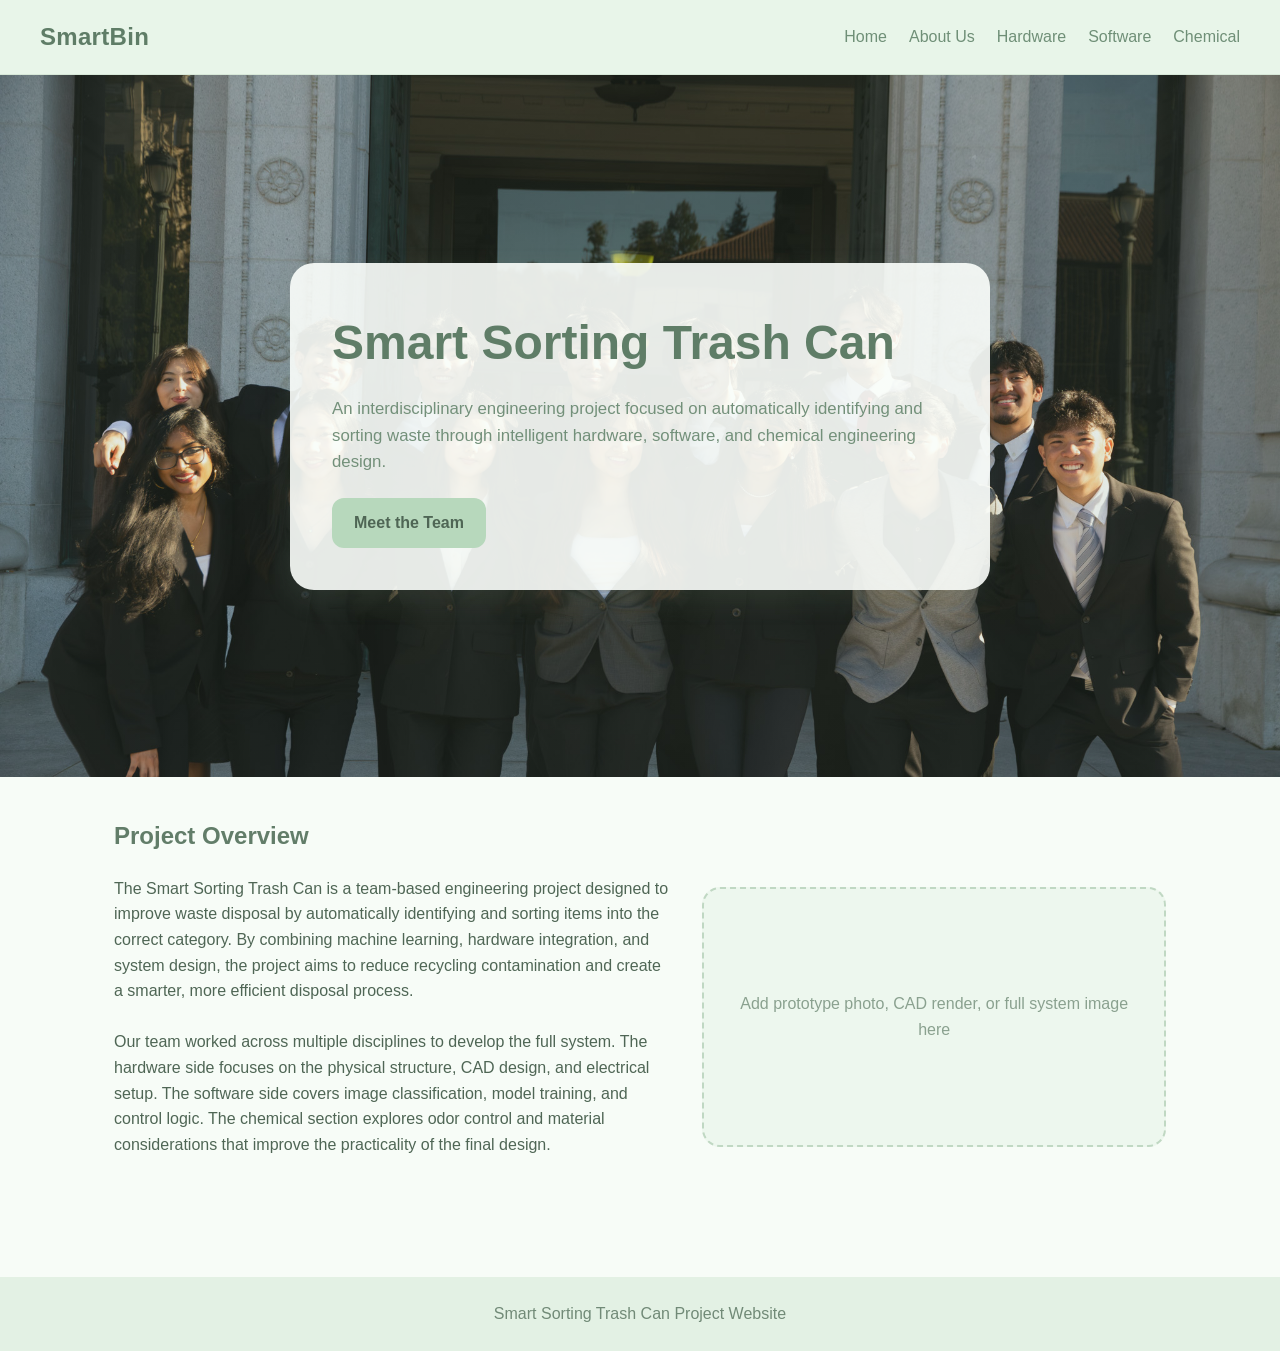
==== index.html @ 042daae6 "Update index.html" ====
<!DOCTYPE html>
<html lang="en">
<head>
  <meta charset="UTF-8" />
  <meta name="viewport" content="width=device-width, initial-scale=1.0" />
  <title>Smart Sorting Trash Can | Home</title>
  <link rel="stylesheet" href="styles.css" />
</head>
<body>
  <header class="navbar">
    <div class="logo">
      <a href="index.html">SmartBin</a>
    </div>

    <ul class="nav-links">
      <li><a href="index.html">Home</a></li>
      <li><a href="about.html">About Us</a></li>
      <li><a href="hardware.html">Hardware</a></li>
      <li><a href="software.html">Software</a></li>
      <li><a href="chemical.html">Chemical</a></li>
    </ul>
  </header>

<section class="hero">
  <div class="hero-box">
    <h1>Smart Sorting Trash Can</h1>
    <p>
      An interdisciplinary engineering project focused on automatically
      identifying and sorting waste through intelligent hardware, software,
      and chemical engineering design.
    </p>
    <a class="button" href="about.html">Meet the Team</a>
  </div>
</section>

  <section class="section">
    <h2>Project Overview</h2>

    <div class="two-column">
      <div>
        <p>
          The Smart Sorting Trash Can is a team-based engineering project
          designed to improve waste disposal by automatically identifying and
          sorting items into the correct category. By combining machine
          learning, hardware integration, and system design, the project aims
          to reduce recycling contamination and create a smarter, more efficient
          disposal process.
        </p>

        <br />

        <p>
          Our team worked across multiple disciplines to develop the full
          system. The hardware side focuses on the physical structure, CAD
          design, and electrical setup. The software side covers image
          classification, model training, and control logic. The chemical
          section explores odor control and material considerations that improve
          the practicality of the final design.
        </p>
      </div>

      <div class="placeholder">
        Add prototype photo, CAD render, or full system image here
      </div>
    </div>
  </section>

  <footer class="footer">
    <p>Smart Sorting Trash Can Project Website</p>
  </footer>
</body>
</html>
---- styles.css ----
* {
  margin: 0;
  padding: 0;
  box-sizing: border-box;
}

html {
  scroll-behavior: smooth;
}

body {
  font-family: "Segoe UI", "Trebuchet MS", Arial, sans-serif;
  background-color: #f7fcf7;
  color: #4f6655;
  line-height: 1.6;
}

.navbar {
  background: #e8f5e9;
  border-bottom: 1px solid #d7e8d8;
  padding: 18px 40px;
  display: flex;
  justify-content: space-between;
  align-items: center;
  gap: 20px;
  flex-wrap: wrap;
}

.logo a {
  text-decoration: none;
  color: #5f7d67;
  font-size: 1.5rem;
  font-weight: 600;
  letter-spacing: 0.3px;
}

.logo a:visited {
  color: #5f7d67;
}

.nav-links {
  list-style: none;
  display: flex;
  gap: 22px;
  flex-wrap: wrap;
}

.nav-links a {
  text-decoration: none;
  color: #6f8f77;
  font-weight: 500;
  transition: color 0.2s ease;
}

.nav-links a:visited {
  color: #6f8f77;
}

.nav-links a:hover {
  color: #93b39a;
}

.hero {
  min-height: 78vh;
  background-image:
    linear-gradient(rgba(111, 143, 119, 0.18), rgba(111, 143, 119, 0.18)),
    url("images/team.jpg");
  background-size: cover;
  background-position: center;
  background-repeat: no-repeat;
  display: flex;
  align-items: center;
  justify-content: center;
  padding: 40px 24px;
}

.hero-box {
  background: rgba(252, 255, 252, 0.9);
  padding: 42px;
  border-radius: 24px;
  max-width: 700px;
  box-shadow: 0 10px 28px rgba(138, 173, 144, 0.12);
}

.hero-box h1 {
  font-size: 3rem;
  color: #5f7d67;
  margin-bottom: 14px;
  font-weight: 600;
}

.hero-box p {
  color: #73907a;
  font-size: 1.05rem;
  margin-bottom: 22px;
}

.button {
  display: inline-block;
  text-decoration: none;
  background: #b7d8bc;
  color: #4f6655;
  padding: 12px 22px;
  border-radius: 12px;
  font-weight: 600;
  transition: background 0.2s ease, transform 0.2s ease;
}

.button:visited {
  color: #4f6655;
}

.button:hover {
  background: #a8cfae;
  transform: translateY(-1px);
}

.page-header {
  text-align: center;
  padding: 72px 24px 26px;
}

.page-header h1 {
  font-size: 2.5rem;
  color: #5f7d67;
  margin-bottom: 12px;
  font-weight: 600;
}

.page-header p {
  max-width: 800px;
  margin: 0 auto;
  color: #7f9984;
}

.section {
  max-width: 1100px;
  margin: 0 auto;
  padding: 40px 24px 80px;
}

.section h2 {
  color: #627d69;
  margin-bottom: 20px;
  font-weight: 600;
}

.two-column {
  display: grid;
  grid-template-columns: 1.2fr 1fr;
  gap: 32px;
  align-items: center;
}

.placeholder {
  width: 100%;
  min-height: 260px;
  border: 2px dashed #c0d8c3;
  background: #edf7ee;
  border-radius: 18px;
  display: flex;
  align-items: center;
  justify-content: center;
  color: #8aa18f;
  text-align: center;
  padding: 20px;
}

.team-grid {
  display: grid;
  grid-template-columns: repeat(auto-fit, minmax(240px, 1fr));
  gap: 24px;
}

.team-card {
  background: #ffffff;
  border: 1px solid #e0eee1;
  border-radius: 18px;
  padding: 22px;
  box-shadow: 0 6px 16px rgba(138, 173, 144, 0.08);
  transition: transform 0.2s ease, box-shadow 0.2s ease;
}

.team-card:hover {
  transform: translateY(-4px);
  box-shadow: 0 10px 22px rgba(138, 173, 144, 0.14);
}

.team-card h3 {
  color: #6a876f;
  margin-bottom: 6px;
  font-weight: 600;
}

.team-card p {
  color: #78907d;
}

.team-photo {
  width: 100%;
  height: 260px;
  object-fit: cover;
  object-position: center;
  border-radius: 16px;
  margin-bottom: 14px;
  display: block;
}

.split-section {
  max-width: 1100px;
  margin: 0 auto;
  padding: 30px 24px 70px;
  display: grid;
  grid-template-columns: 1fr 1fr;
  gap: 40px;
  align-items: center;
}

.split-section.reverse .split-image-wrap {
  order: 1;
}

.split-section.reverse .split-text {
  order: 2;
}

.split-text h2 {
  font-size: 2rem;
  color: #627d69;
  margin-bottom: 16px;
  font-weight: 600;
}

.split-text p {
  color: #78907d;
  margin-bottom: 16px;
}

.split-image-wrap {
  width: 100%;
}

.split-image {
  width: 100%;
  height: 360px;
  object-fit: cover;
  border-radius: 18px;
  display: block;
  box-shadow: 0 8px 20px rgba(138, 173, 144, 0.12);
  border: 1px solid #e0eee1;
  background: #edf7ee;
}

img {
  max-width: 100%;
  display: block;
}

.footer {
  text-align: center;
  padding: 24px;
  background: #e3f1e4;
  color: #718a77;
  margin-top: 40px;
}

@media (max-width: 900px) {
  .navbar {
    flex-direction: column;
    align-items: center;
    padding: 18px 20px;
  }

  .nav-links {
    justify-content: center;
  }

  .hero-box h1 {
    font-size: 2.2rem;
  }

  .two-column,
  .split-section {
    grid-template-columns: 1fr;
  }

  .split-section.reverse .split-image-wrap,
  .split-section.reverse .split-text {
    order: unset;
  }

  .split-image {
    height: auto;
  }
}
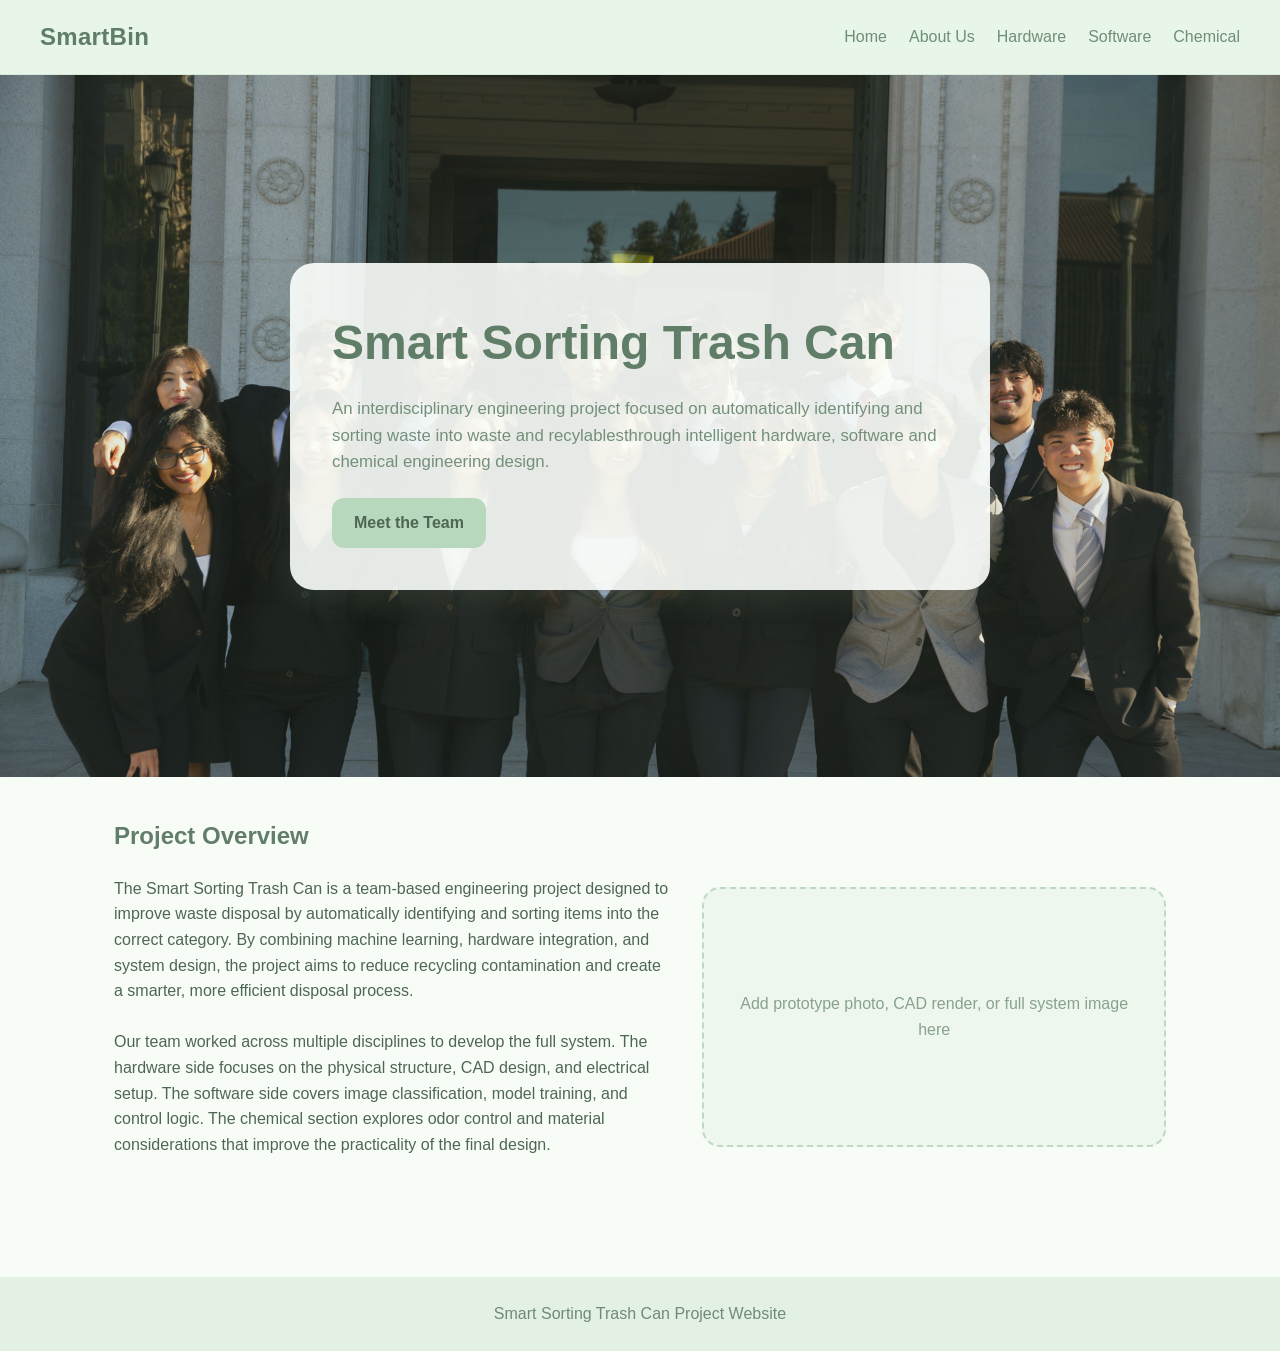
==== commit 6e5f8c84: "Update index.html" ====
--- a/index.html
+++ b/index.html
@@ -26,8 +26,8 @@
     <h1>Smart Sorting Trash Can</h1>
     <p>
       An interdisciplinary engineering project focused on automatically
-      identifying and sorting waste through intelligent hardware, software,
-      and chemical engineering design.
+      identifying and sorting waste into waste and recylablesthrough 
+      intelligent hardware, software and chemical engineering design.
     </p>
     <a class="button" href="about.html">Meet the Team</a>
   </div>
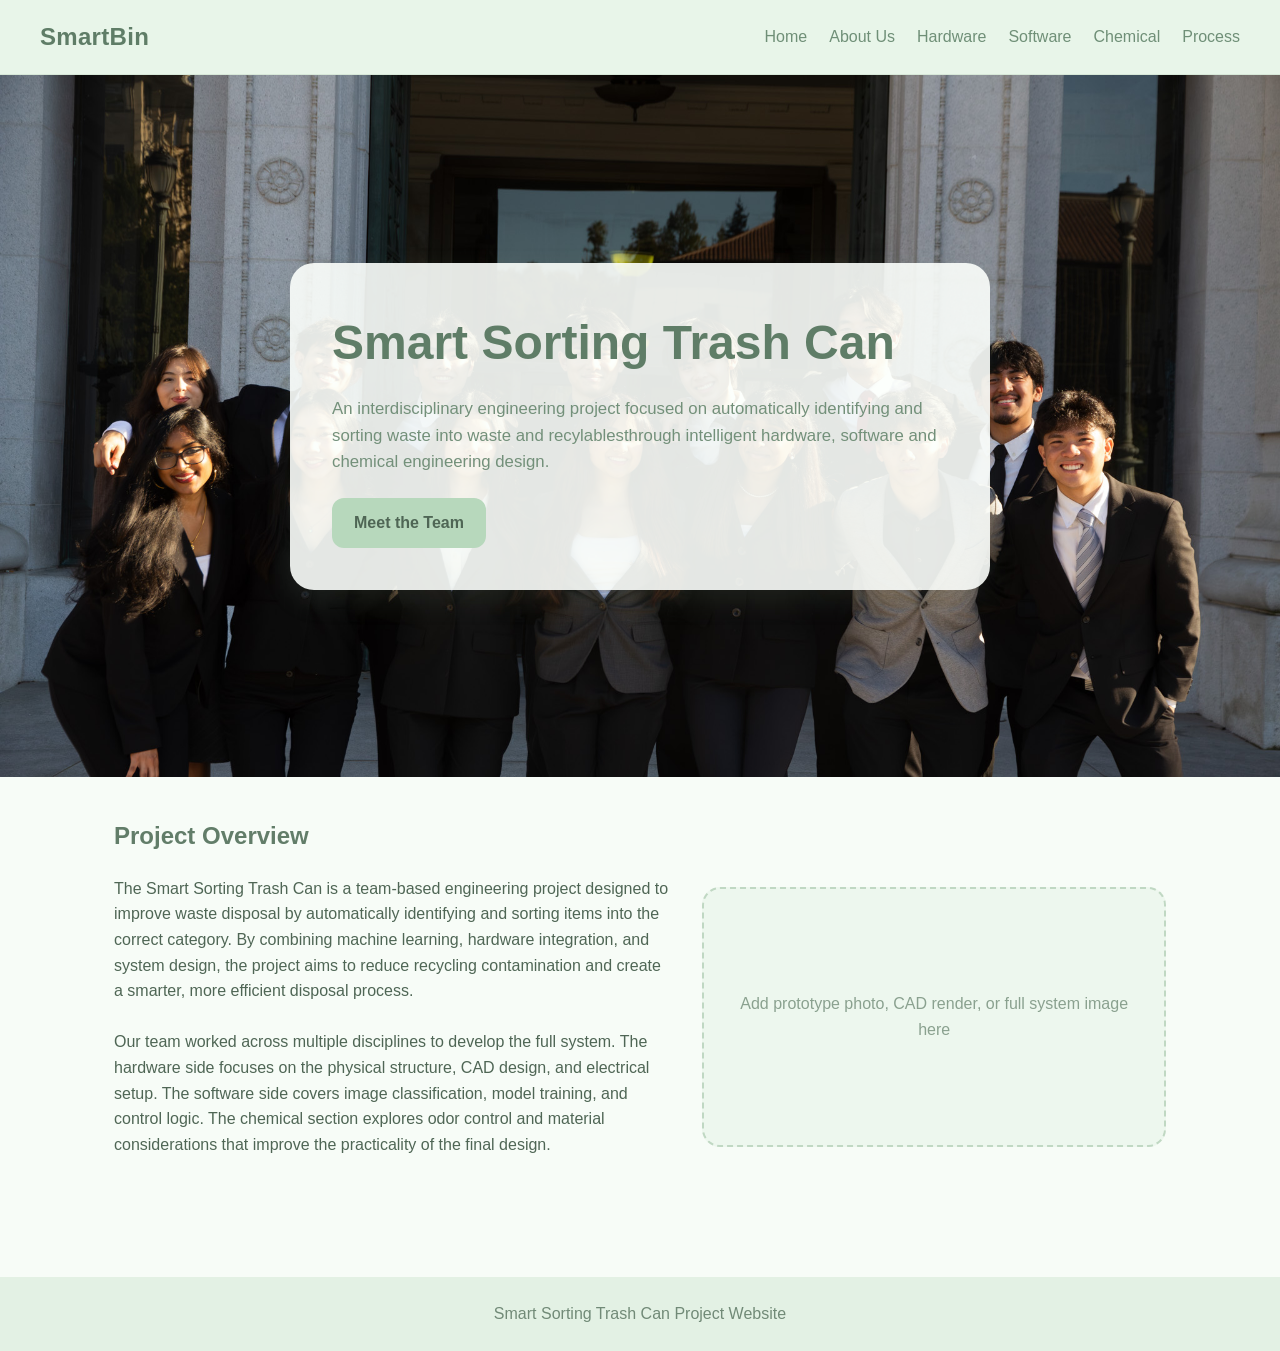
==== commit 0f15e6b2: "Update index.html" ====
--- a/index.html
+++ b/index.html
@@ -18,6 +18,7 @@
       <li><a href="hardware.html">Hardware</a></li>
       <li><a href="software.html">Software</a></li>
       <li><a href="chemical.html">Chemical</a></li>
+      <li><a href="process.html">Process</a></li>
     </ul>
   </header>
 
--- a/styles.css
+++ b/styles.css
@@ -293,3 +293,50 @@
     height: auto;
   }
 }
+.hero {
+  min-height: 78vh;
+  background-image: url("images/team.jpg");
+  background-size: cover;
+  background-position: center;
+  background-repeat: no-repeat;
+  display: flex;
+  align-items: center;
+  justify-content: center;
+  padding: 40px 24px;
+}
+.process-grid {
+  max-width: 1100px;
+  margin: 0 auto;
+  padding: 40px 24px 80px;
+  display: grid;
+  grid-template-columns: repeat(auto-fit, minmax(250px, 1fr));
+  gap: 28px;
+}
+
+.process-card {
+  background: #ffffff;
+  border: 1px solid #e0eee1;
+  border-radius: 18px;
+  padding: 16px;
+  text-align: center;
+  box-shadow: 0 6px 16px rgba(138, 173, 144, 0.08);
+  transition: transform 0.2s ease, box-shadow 0.2s ease;
+}
+
+.process-card:hover {
+  transform: translateY(-4px);
+  box-shadow: 0 10px 22px rgba(138, 173, 144, 0.14);
+}
+
+.process-card img {
+  width: 100%;
+  height: 220px;
+  object-fit: cover;
+  border-radius: 14px;
+  margin-bottom: 10px;
+}
+
+.process-card p {
+  font-size: 0.95rem;
+  color: #6f8f77;
+}
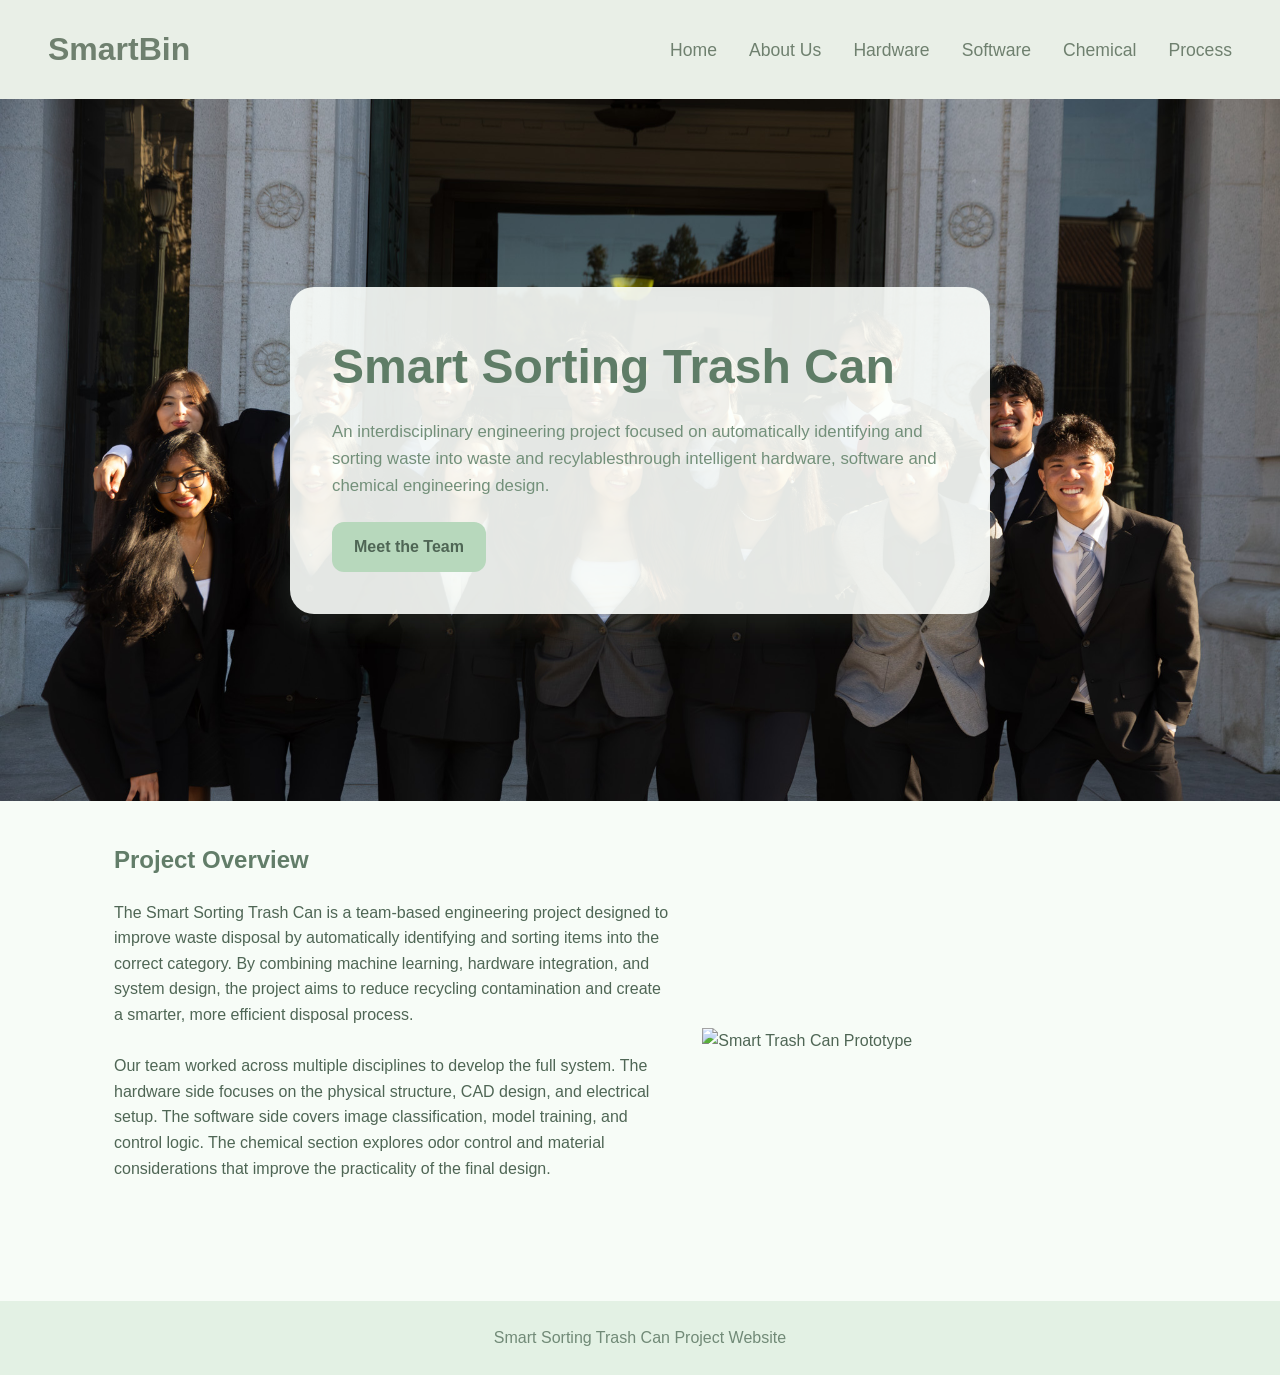
==== commit 70cbde20: "Update index.html" ====
--- a/index.html
+++ b/index.html
@@ -60,9 +60,9 @@
         </p>
       </div>
 
-      <div class="placeholder">
-        Add prototype photo, CAD render, or full system image here
-      </div>
+<div class="image-wrap">
+  <img src="images/home-photo.png" alt="Smart Trash Can Prototype" class="section-image">
+</div>
     </div>
   </section>
 
--- a/styles.css
+++ b/styles.css
@@ -16,48 +16,35 @@
 }
 
 .navbar {
-  background: #e8f5e9;
-  border-bottom: 1px solid #d7e8d8;
-  padding: 18px 40px;
   display: flex;
   justify-content: space-between;
   align-items: center;
-  gap: 20px;
+  padding: 24px 48px;
+  background-color: #e9efe7;
   flex-wrap: wrap;
 }
 
 .logo a {
   text-decoration: none;
-  color: #5f7d67;
-  font-size: 1.5rem;
-  font-weight: 600;
-  letter-spacing: 0.3px;
-}
-
-.logo a:visited {
-  color: #5f7d67;
+  font-size: 2rem;
+  font-weight: 600;
+  color: #6f806f;
 }
 
 .nav-links {
   list-style: none;
   display: flex;
-  gap: 22px;
+  gap: 32px;
+  margin: 0;
+  padding: 0;
   flex-wrap: wrap;
 }
 
-.nav-links a {
+.nav-links li a {
   text-decoration: none;
-  color: #6f8f77;
-  font-weight: 500;
-  transition: color 0.2s ease;
-}
-
-.nav-links a:visited {
-  color: #6f8f77;
-}
-
-.nav-links a:hover {
-  color: #93b39a;
+  font-size: 1.1rem;
+  color: #6f806f;
+  white-space: nowrap;
 }
 
 .hero {
@@ -335,6 +322,70 @@
   border-radius: 14px;
   margin-bottom: 10px;
 }
+.split-section {
+  display: flex;
+  align-items: center;
+  justify-content: space-between;
+  gap: 60px;
+  max-width: 1200px;
+  margin: 80px auto;
+  padding: 0 40px;
+}
+
+.split-section.reverse {
+  flex-direction: row-reverse;
+}
+
+.split-text {
+  flex: 1;
+}
+
+.split-text h2 {
+  font-size: 3rem;
+  color: #6f806f;
+  margin-bottom: 20px;
+}
+
+.split-text p {
+  font-size: 1.15rem;
+  line-height: 1.9;
+  color: #6f806f;
+  margin-bottom: 18px;
+}
+
+.split-image-wrap {
+  flex: 1;
+  display: flex;
+  justify-content: center;
+  align-items: center;
+}
+
+.split-image {
+  width: 100%;
+  max-width: 560px;
+  height: auto;
+  display: block;
+  border-radius: 20px;
+  box-shadow: 0 4px 12px rgba(0, 0, 0, 0.08);
+}
+
+@media (max-width: 900px) {
+  .split-section,
+  .split-section.reverse {
+    flex-direction: column;
+    text-align: center;
+    gap: 30px;
+    padding: 0 20px;
+  }
+
+  .split-text h2 {
+    font-size: 2.2rem;
+  }
+
+  .split-text p {
+    font-size: 1.05rem;
+  }
+}
 
 .process-card p {
   font-size: 0.95rem;
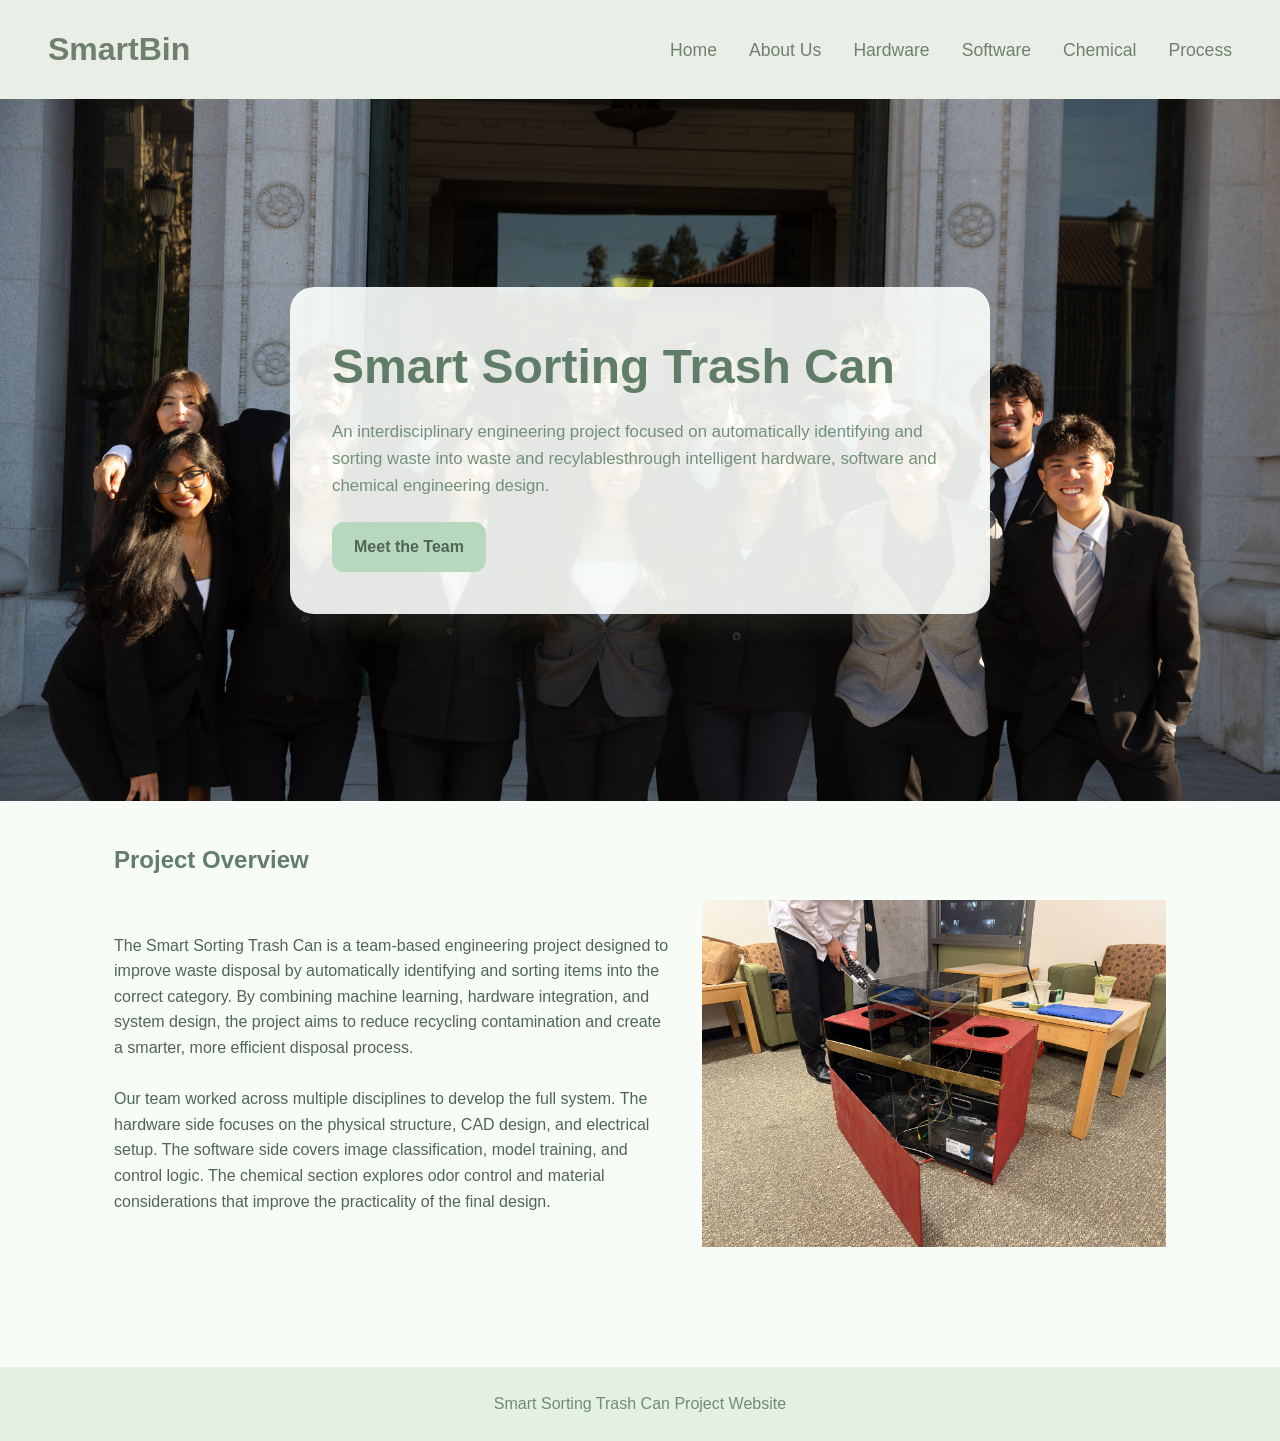
==== commit 8ca32d42: "Update index.html" ====
--- a/index.html
+++ b/index.html
@@ -61,7 +61,7 @@
       </div>
 
 <div class="image-wrap">
-  <img src="images/home-photo.png" alt="Smart Trash Can Prototype" class="section-image">
+  <img src="images/IMG_4884.jpg" alt="Smart Trash Can Prototype" class="section-image">
 </div>
     </div>
   </section>
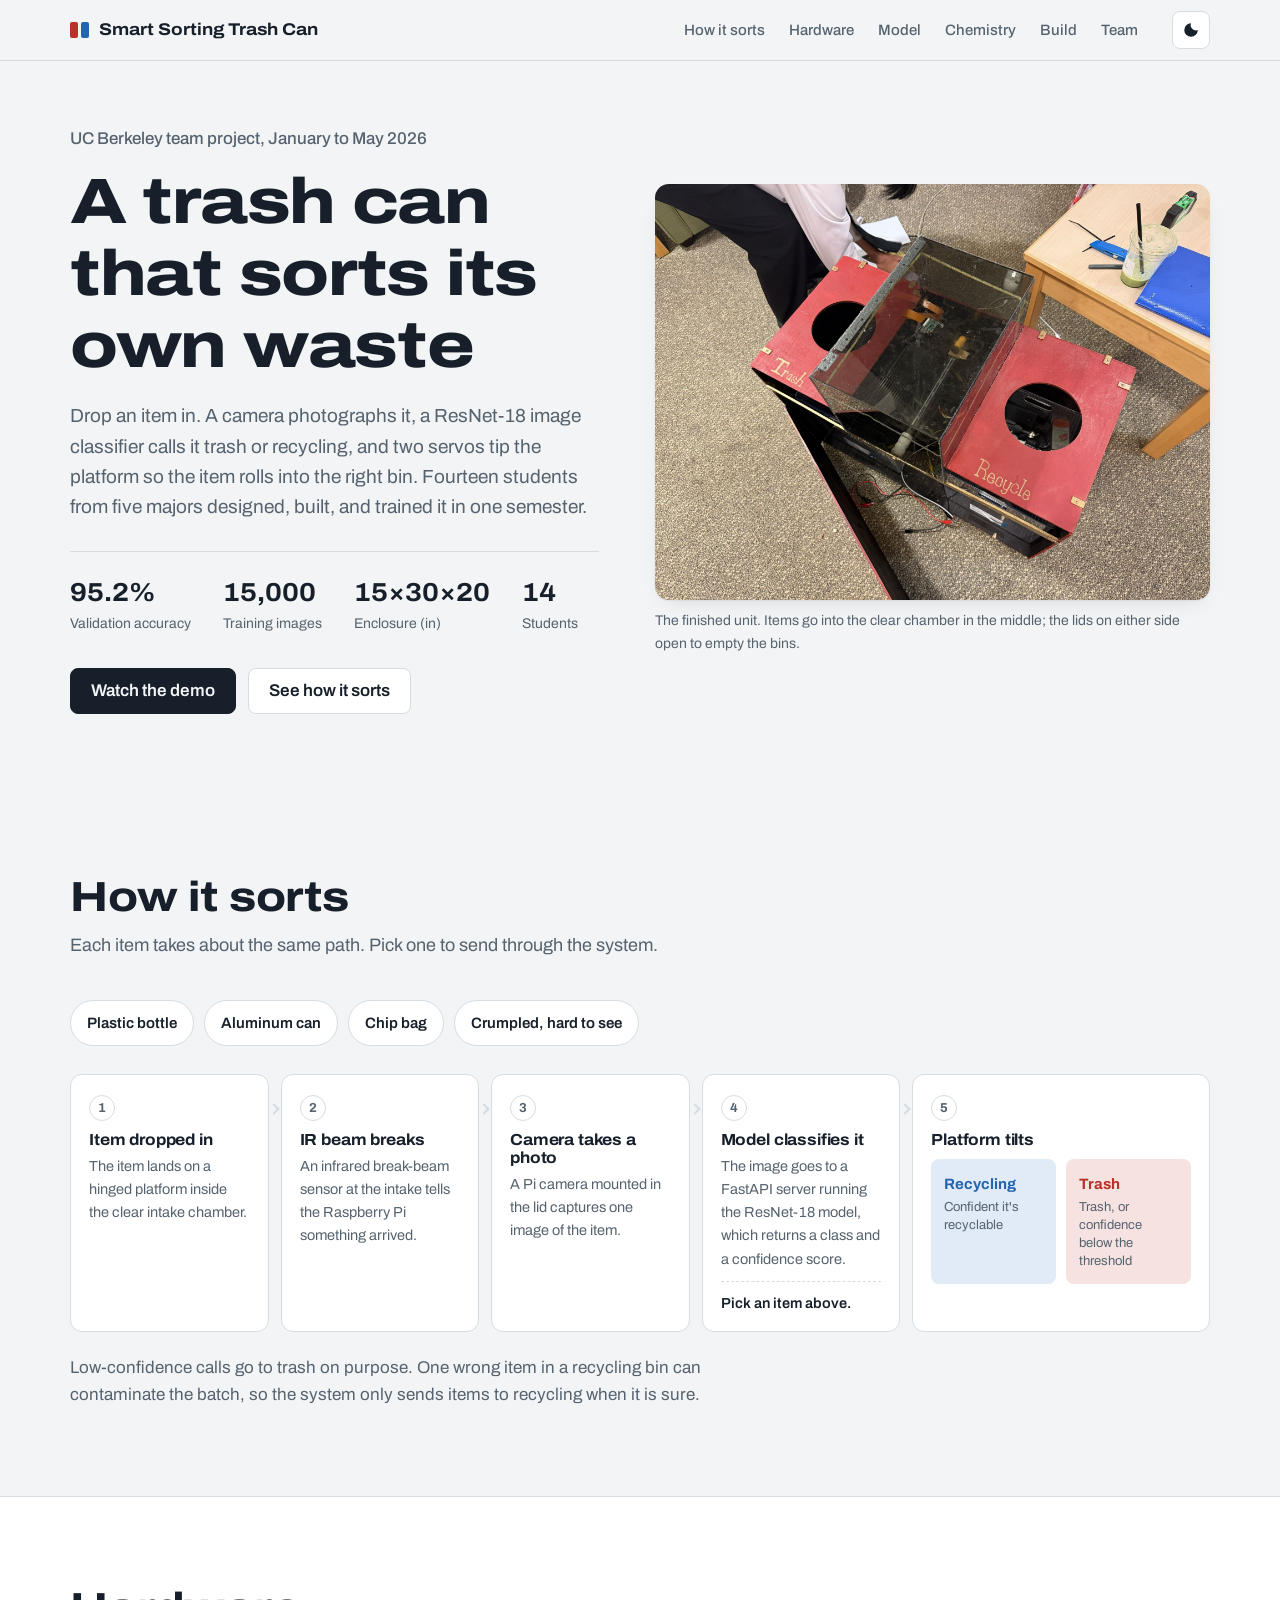
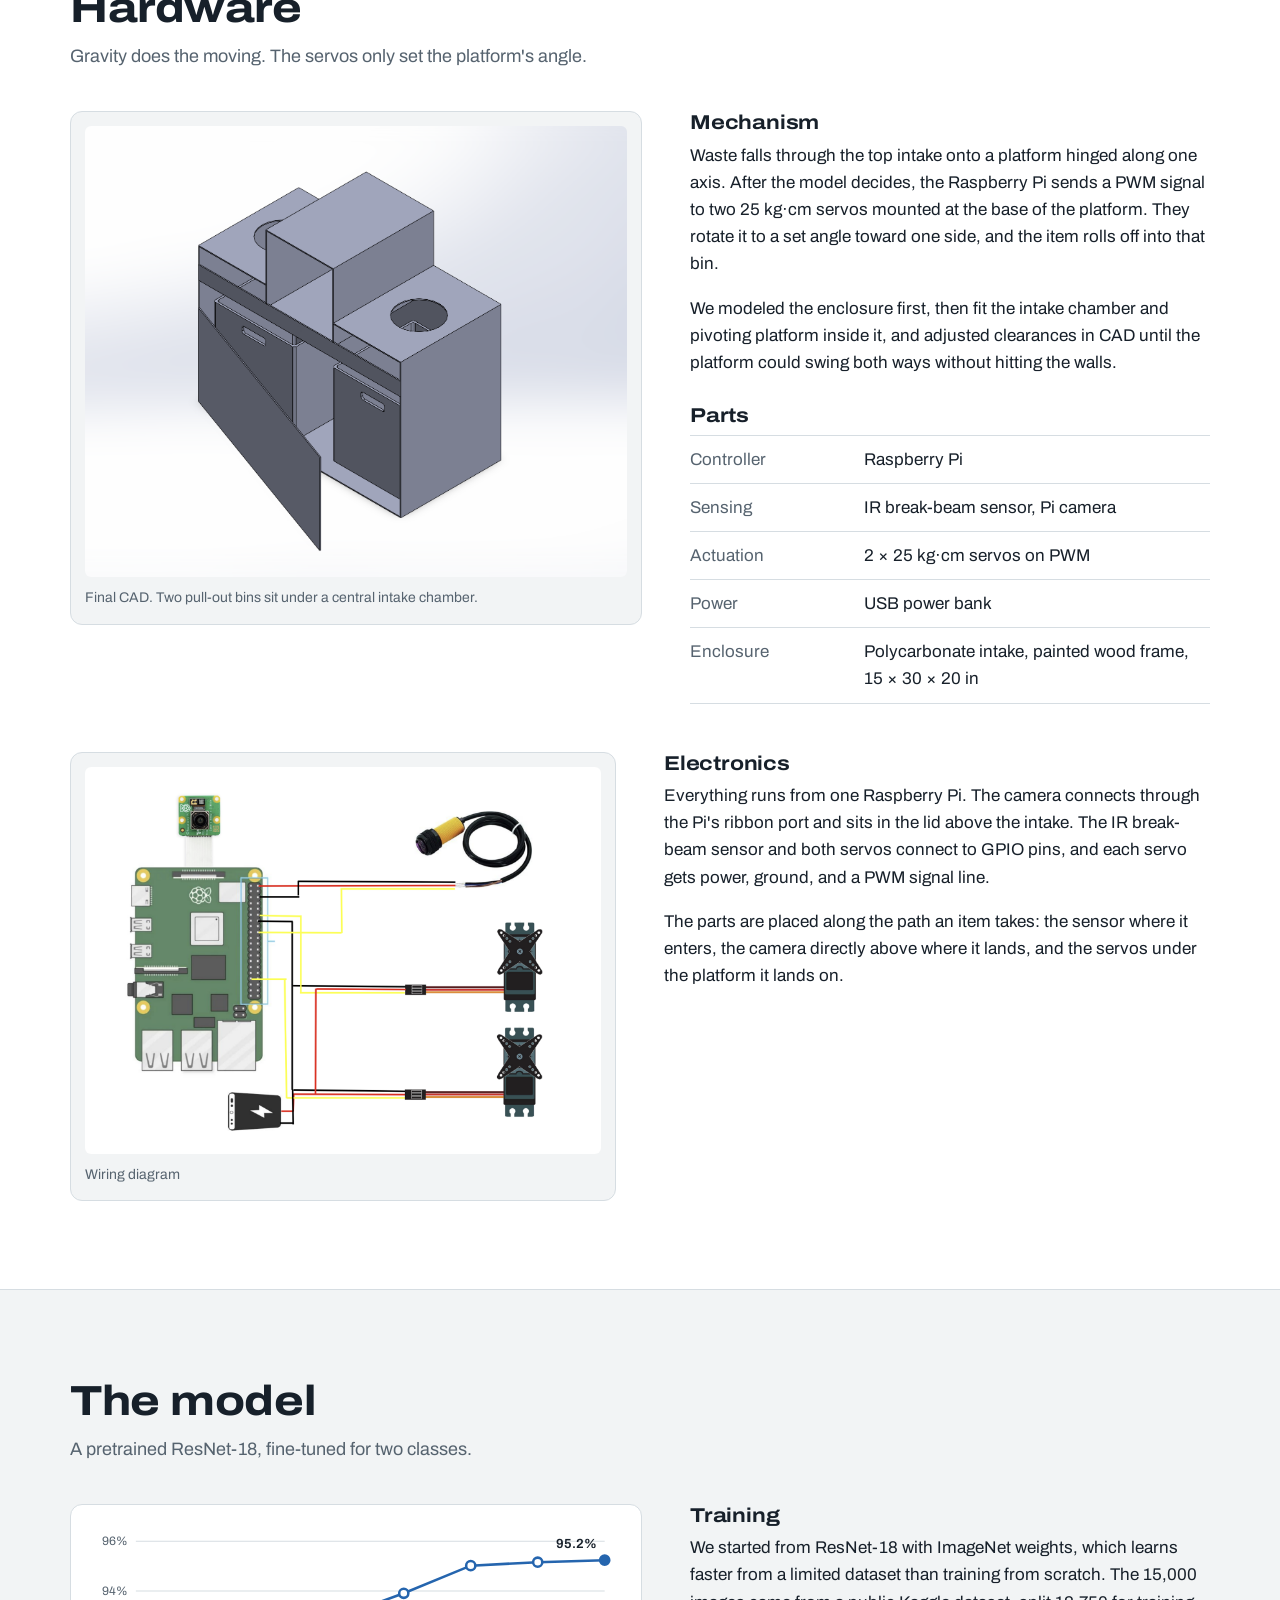
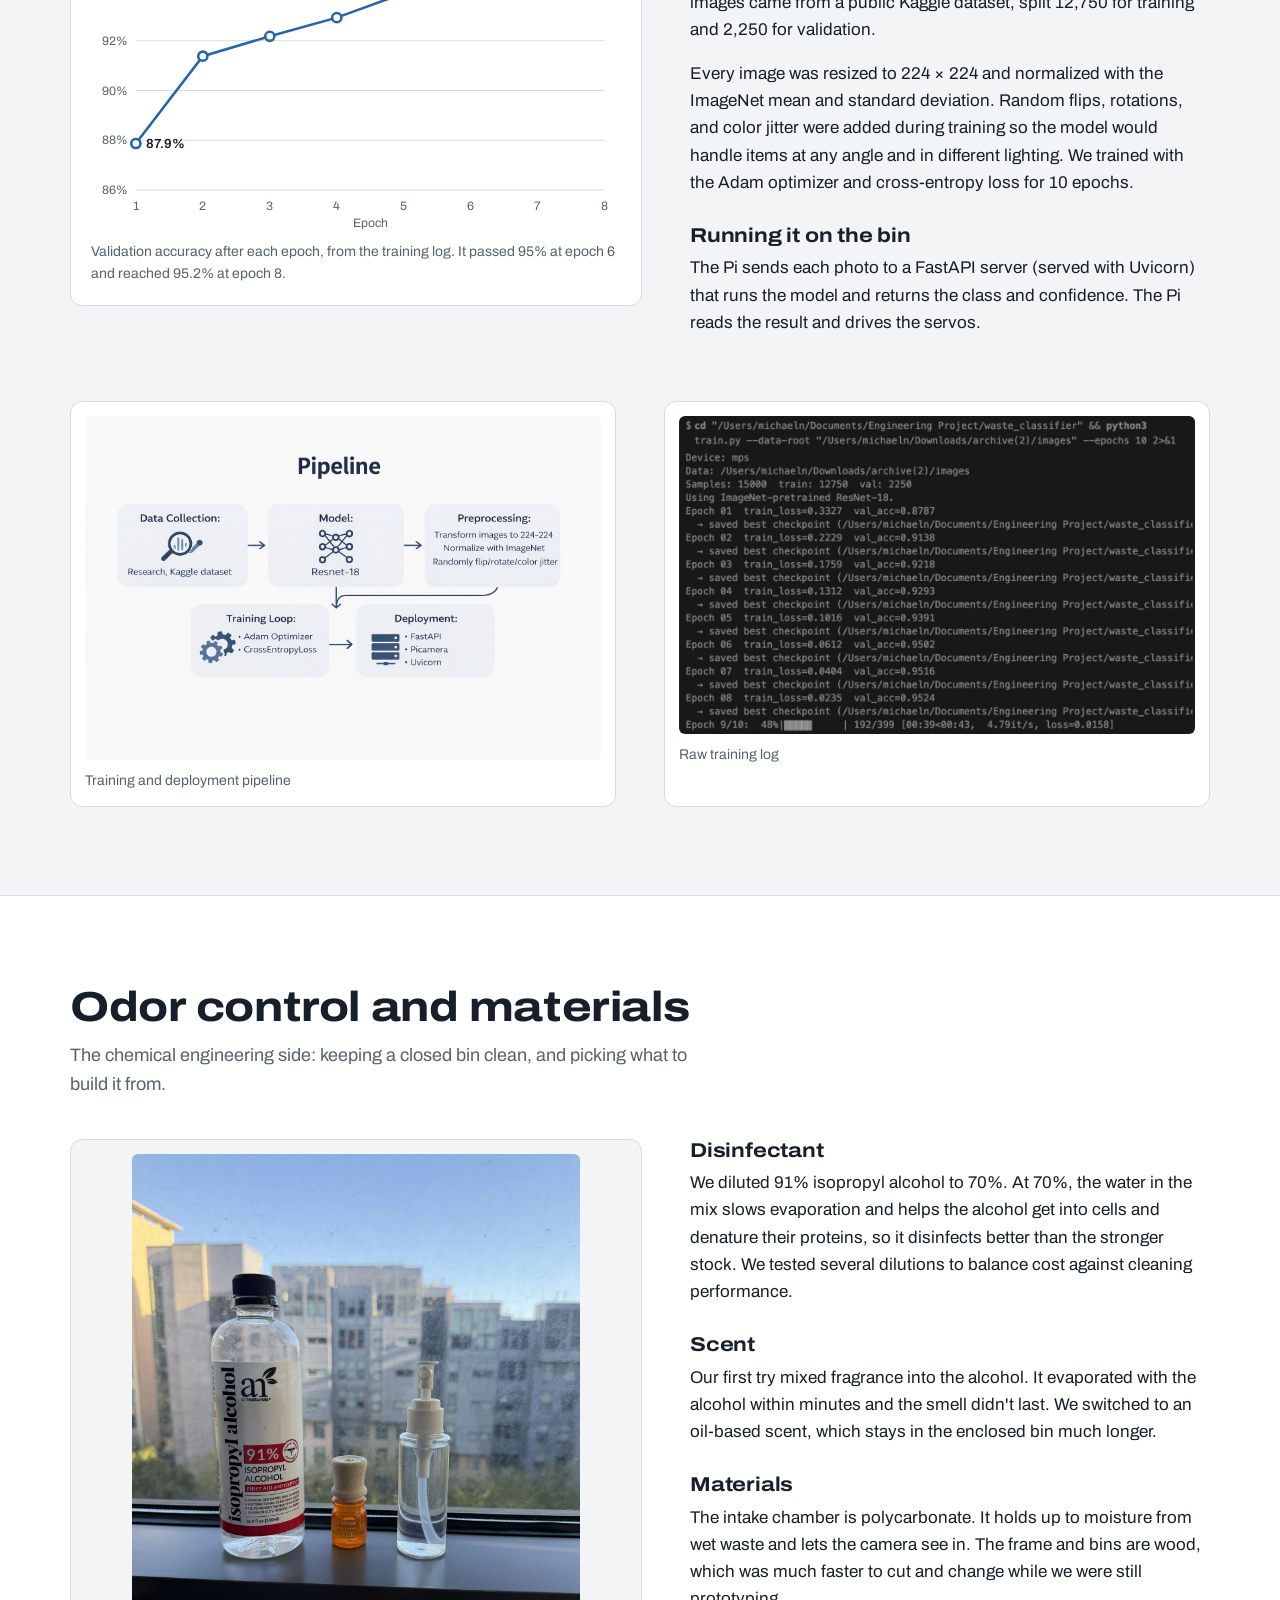
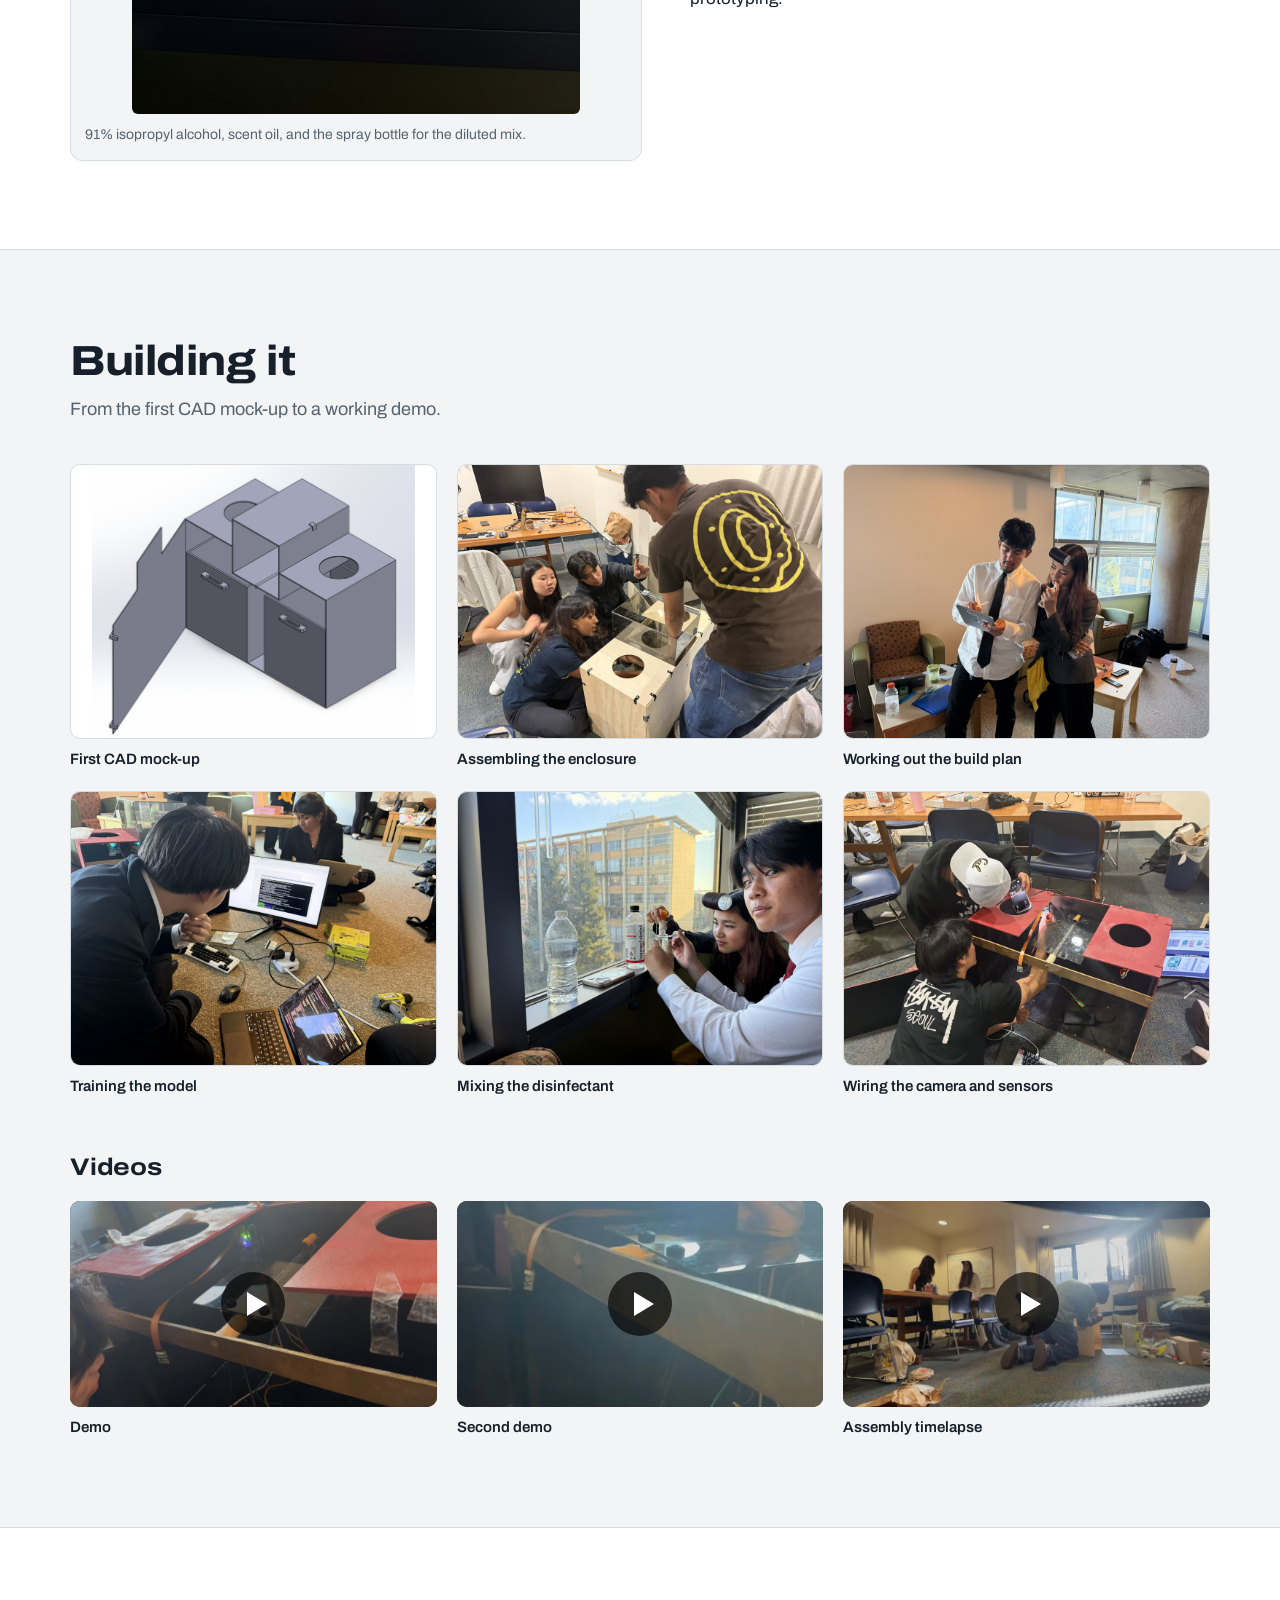
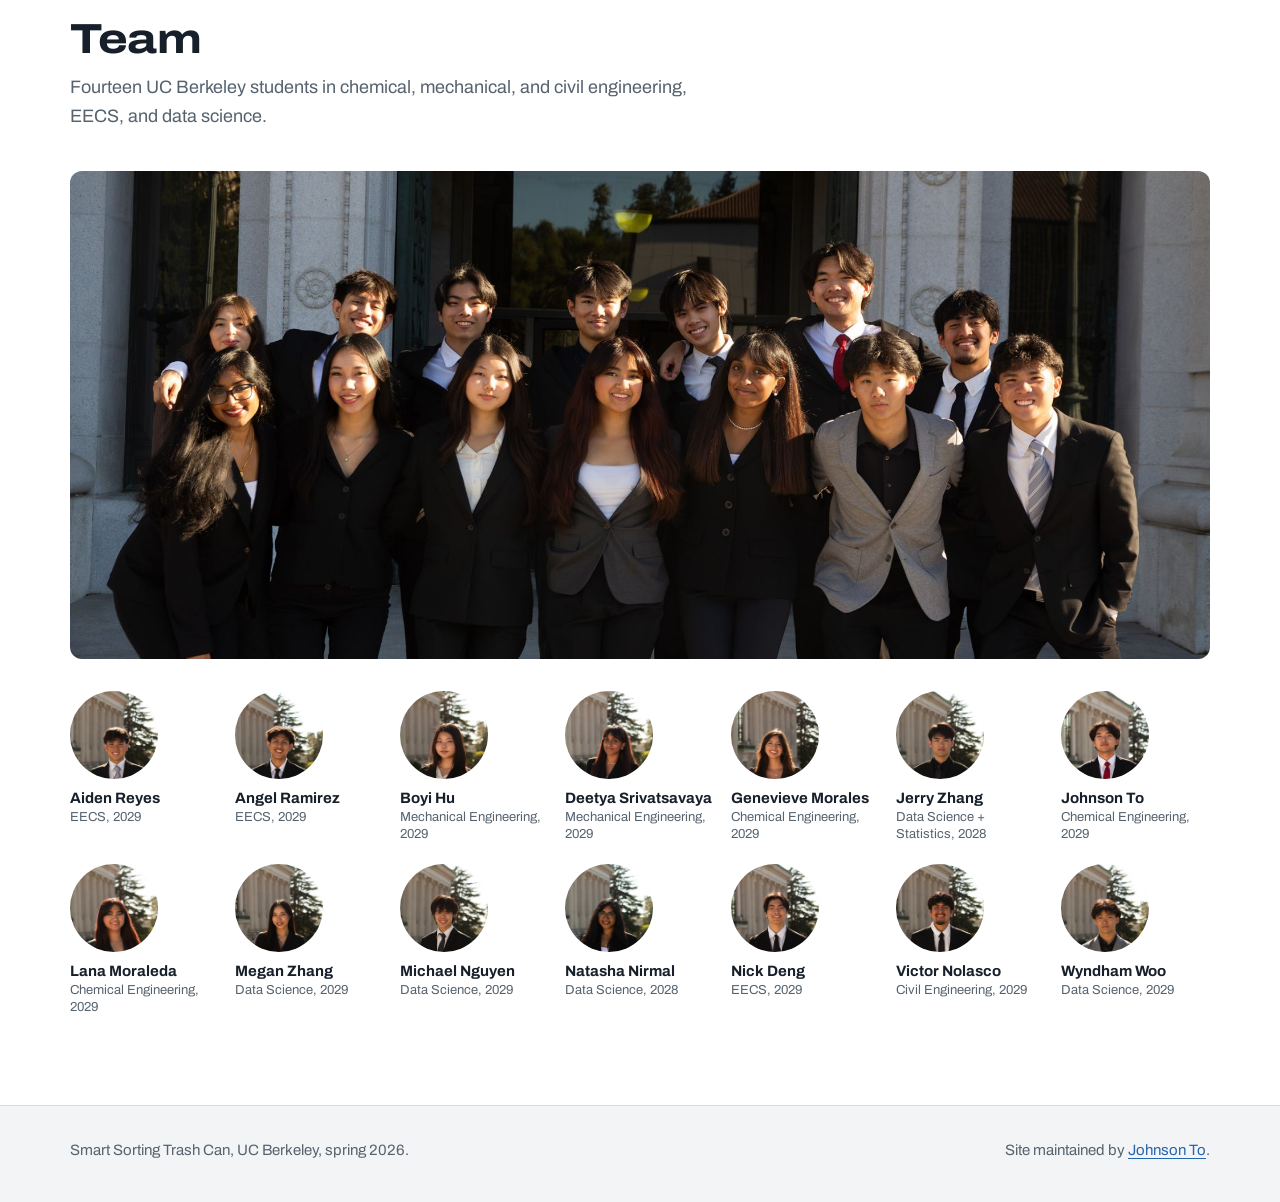
==== commit ed4cf732: "Redesign as a single page; compress and rename images; fix typos Co-Authored-By: Claude Opus 5.5 <no" ====
--- a/index.html
+++ b/index.html
@@ -1,73 +1,247 @@
-<!DOCTYPE html>
+<!doctype html>
 <html lang="en">
 <head>
-  <meta charset="UTF-8" />
-  <meta name="viewport" content="width=device-width, initial-scale=1.0" />
-  <title>Smart Sorting Trash Can | Home</title>
-  <link rel="stylesheet" href="styles.css" />
+  <meta charset="utf-8">
+  <meta name="viewport" content="width=device-width, initial-scale=1">
+  <title>Smart Sorting Trash Can | UC Berkeley team project</title>
+  <meta name="description" content="A trash can that sorts its own waste. A camera and a ResNet-18 image classifier decide trash or recycling, and a servo-driven platform tips the item into the right bin. 14-person UC Berkeley team project, spring 2026.">
+  <meta property="og:title" content="Smart Sorting Trash Can">
+  <meta property="og:description" content="Camera + ResNet-18 classifier + servo-driven platform. 95.2% validation accuracy on 15,000 images. UC Berkeley team project, spring 2026.">
+  <meta property="og:image" content="https://johnsonto07.github.io/smart-trash-can-project/images/bin-top.jpg">
+  <meta name="twitter:card" content="summary_large_image">
+  <link rel="icon" href="data:image/svg+xml,%3Csvg xmlns='http://www.w3.org/2000/svg' viewBox='0 0 64 64'%3E%3Crect x='6' y='14' width='24' height='40' rx='4' fill='%23b8322a'/%3E%3Crect x='34' y='14' width='24' height='40' rx='4' fill='%232565ae'/%3E%3C/svg%3E">
+  <script>try{var t=localStorage.getItem('theme');if(t==='dark'||t==='light')document.documentElement.setAttribute('data-theme',t)}catch(e){}</script>
+  <link rel="preload" href="fonts/archivo-variable.woff2" as="font" type="font/woff2" crossorigin>
+  <link rel="stylesheet" href="styles.css">
 </head>
 <body>
-  <header class="navbar">
-    <div class="logo">
-      <a href="index.html">SmartBin</a>
+  <a class="skip" href="#main">Skip to content</a>
+  <header class="top">
+    <div class="wrap top-row">
+      <a class="brand" href="#main" aria-label="Smart Sorting Trash Can, back to top"><span class="brand-mark" aria-hidden="true"><i></i><i></i></span>Smart Sorting Trash Can</a>
+      <nav class="nav" aria-label="Sections">
+        <a href="#how">How it sorts</a>
+        <a href="#hardware">Hardware</a>
+        <a href="#model">Model</a>
+        <a href="#chemistry">Chemistry</a>
+        <a href="#build">Build</a>
+        <a href="#team">Team</a>
+      </nav>
+      <button class="theme" type="button" data-theme-toggle aria-label="Switch to dark theme"><svg viewBox="0 0 24 24" aria-hidden="true"><path d="M12 3a9 9 0 1 0 9 9 7 7 0 0 1-9-9z"/></svg></button>
     </div>
-
-    <ul class="nav-links">
-      <li><a href="index.html">Home</a></li>
-      <li><a href="about.html">About Us</a></li>
-      <li><a href="hardware.html">Hardware</a></li>
-      <li><a href="software.html">Software</a></li>
-      <li><a href="chemical.html">Chemical</a></li>
-      <li><a href="process.html">Process</a></li>
-    </ul>
   </header>
 
-<section class="hero">
-  <div class="hero-box">
-    <h1>Smart Sorting Trash Can</h1>
-    <p>
-      An interdisciplinary engineering project focused on automatically
-      identifying and sorting waste into waste and recylablesthrough 
-      intelligent hardware, software and chemical engineering design.
-    </p>
-    <a class="button" href="about.html">Meet the Team</a>
-  </div>
-</section>
-
-  <section class="section">
-    <h2>Project Overview</h2>
-
-    <div class="two-column">
-      <div>
-        <p>
-          The Smart Sorting Trash Can is a team-based engineering project
-          designed to improve waste disposal by automatically identifying and
-          sorting items into the correct category. By combining machine
-          learning, hardware integration, and system design, the project aims
-          to reduce recycling contamination and create a smarter, more efficient
-          disposal process.
-        </p>
-
-        <br />
-
-        <p>
-          Our team worked across multiple disciplines to develop the full
-          system. The hardware side focuses on the physical structure, CAD
-          design, and electrical setup. The software side covers image
-          classification, model training, and control logic. The chemical
-          section explores odor control and material considerations that improve
-          the practicality of the final design.
-        </p>
-      </div>
-
-<div class="image-wrap">
-  <img src="images/IMG_4884.jpg" alt="Smart Trash Can Prototype" class="section-image">
-</div>
+  <main id="main">
+    <section class="hero">
+      <div class="wrap hero-grid">
+        <div class="hero-copy">
+          <p class="kicker">UC Berkeley team project, January to May 2026</p>
+          <h1>A trash can that sorts its own waste</h1>
+          <p class="lede">Drop an item in. A camera photographs it, a ResNet-18 image classifier calls it trash or recycling, and two servos tip the platform so the item rolls into the right bin. Fourteen students from five majors designed, built, and trained it in one semester.</p>
+          <dl class="stats">
+            <div><dt>Validation accuracy</dt><dd>95.2%</dd></div>
+            <div><dt>Training images</dt><dd>15,000</dd></div>
+            <div><dt>Enclosure (in)</dt><dd>15×30×20</dd></div>
+            <div><dt>Students</dt><dd>14</dd></div>
+          </dl>
+          <div class="hero-actions">
+            <a class="btn btn-solid" href="#videos">Watch the demo</a>
+            <a class="btn" href="#how">See how it sorts</a>
+          </div>
+        </div>
+        <figure class="hero-photo">
+          <img src="images/bin-top.jpg" width="2000" height="1500" alt="The finished sorter from above: a clear polycarbonate intake chamber between two red lids labeled Trash and Recycle, on a black-painted wood base." fetchpriority="high">
+          <figcaption>The finished unit. Items go into the clear chamber in the middle; the lids on either side open to empty the bins.</figcaption>
+        </figure>
+      </div>
+    </section>
+
+    <section class="section" id="how" aria-labelledby="how-h">
+      <div class="wrap">
+        <div class="section-head">
+          <h2 id="how-h">How it sorts</h2>
+          <p>Each item takes about the same path. Pick one to send through the system.</p>
+        </div>
+
+        <div class="sim" data-sim>
+          <div class="sim-pick" role="group" aria-label="Choose an item to drop in">
+            <button type="button" class="chip" data-item="bottle" aria-pressed="false">Plastic bottle</button>
+            <button type="button" class="chip" data-item="can" aria-pressed="false">Aluminum can</button>
+            <button type="button" class="chip" data-item="wrapper" aria-pressed="false">Chip bag</button>
+            <button type="button" class="chip" data-item="unsure" aria-pressed="false">Crumpled, hard to see</button>
+          </div>
+
+          <ol class="flow">
+            <li data-step="drop"><span class="flow-n">1</span><h3>Item dropped in</h3><p>The item lands on a hinged platform inside the clear intake chamber.</p></li>
+            <li data-step="ir"><span class="flow-n">2</span><h3>IR beam breaks</h3><p>An infrared break-beam sensor at the intake tells the Raspberry Pi something arrived.</p></li>
+            <li data-step="cam"><span class="flow-n">3</span><h3>Camera takes a photo</h3><p>A Pi camera mounted in the lid captures one image of the item.</p></li>
+            <li data-step="model"><span class="flow-n">4</span><h3>Model classifies it</h3><p>The image goes to a FastAPI server running the ResNet-18 model, which returns a class and a confidence score.</p><p class="readout" data-readout aria-live="polite">Pick an item above.</p></li>
+            <li data-step="tilt" class="flow-split">
+              <span class="flow-n">5</span><h3>Platform tilts</h3>
+              <div class="bins">
+                <div class="bin bin-recycle" data-bin="recycle"><b>Recycling</b><span>Confident it's recyclable</span></div>
+                <div class="bin bin-trash" data-bin="trash"><b>Trash</b><span>Trash, or confidence below the threshold</span></div>
+              </div>
+            </li>
+          </ol>
+          <p class="sim-note">Low-confidence calls go to trash on purpose. One wrong item in a recycling bin can contaminate the batch, so the system only sends items to recycling when it is sure.</p>
+        </div>
+      </div>
+    </section>
+
+    <section class="section section-alt" id="hardware" aria-labelledby="hw-h">
+      <div class="wrap">
+        <div class="section-head">
+          <h2 id="hw-h">Hardware</h2>
+          <p>Gravity does the moving. The servos only set the platform's angle.</p>
+        </div>
+
+        <div class="split">
+          <figure class="panel"><img src="images/cad-iso.png" width="1508" height="1255" alt="SolidWorks model of the enclosure: two bin compartments with pull-out drawers and a raised intake box in the middle." loading="lazy"><figcaption>Final CAD. Two pull-out bins sit under a central intake chamber.</figcaption></figure>
+          <div class="prose">
+            <h3>Mechanism</h3>
+            <p>Waste falls through the top intake onto a platform hinged along one axis. After the model decides, the Raspberry Pi sends a PWM signal to two 25 kg·cm servos mounted at the base of the platform. They rotate it to a set angle toward one side, and the item rolls off into that bin.</p>
+            <p>We modeled the enclosure first, then fit the intake chamber and pivoting platform inside it, and adjusted clearances in CAD until the platform could swing both ways without hitting the walls.</p>
+            <h3>Parts</h3>
+            <ul class="specs">
+              <li><span>Controller</span>Raspberry Pi</li>
+              <li><span>Sensing</span>IR break-beam sensor, Pi camera</li>
+              <li><span>Actuation</span>2 × 25 kg·cm servos on PWM</li>
+              <li><span>Power</span>USB power bank</li>
+              <li><span>Enclosure</span>Polycarbonate intake, painted wood frame, 15&nbsp;×&nbsp;30&nbsp;×&nbsp;20&nbsp;in</li>
+            </ul>
+          </div>
+        </div>
+
+        <div class="split split-flip">
+          <figure class="panel"><img src="images/ee-diagram.png" width="1600" height="1200" alt="Wiring diagram: Raspberry Pi connected to a camera module, an IR sensor, two servo motors, and a battery pack." loading="lazy"><figcaption>Wiring diagram</figcaption></figure>
+          <div class="prose">
+            <h3>Electronics</h3>
+            <p>Everything runs from one Raspberry Pi. The camera connects through the Pi's ribbon port and sits in the lid above the intake. The IR break-beam sensor and both servos connect to GPIO pins, and each servo gets power, ground, and a PWM signal line.</p>
+            <p>The parts are placed along the path an item takes: the sensor where it enters, the camera directly above where it lands, and the servos under the platform it lands on.</p>
+          </div>
+        </div>
+      </div>
+      </div>
+    </section>
+
+    <section class="section" id="model" aria-labelledby="model-h">
+      <div class="wrap">
+        <div class="section-head">
+          <h2 id="model-h">The model</h2>
+          <p>A pretrained ResNet-18, fine-tuned for two classes.</p>
+        </div>
+
+        <div class="split">
+          <figure class="panel chart-panel">
+            <div class="chart" data-acc-chart role="img" aria-label="Validation accuracy by training epoch: 87.9% after epoch 1, rising to 95.2% after epoch 8."></div>
+            <figcaption>Validation accuracy after each epoch, from the training log. It passed 95% at epoch 6 and reached 95.2% at epoch 8.</figcaption>
+          </figure>
+          <div class="prose">
+            <h3>Training</h3>
+            <p>We started from ResNet-18 with ImageNet weights, which learns faster from a limited dataset than training from scratch. The 15,000 images came from a public Kaggle dataset, split 12,750 for training and 2,250 for validation.</p>
+            <p>Every image was resized to 224 × 224 and normalized with the ImageNet mean and standard deviation. Random flips, rotations, and color jitter were added during training so the model would handle items at any angle and in different lighting. We trained with the Adam optimizer and cross-entropy loss for 10 epochs.</p>
+            <h3>Running it on the bin</h3>
+            <p>The Pi sends each photo to a FastAPI server (served with Uvicorn) that runs the model and returns the class and confidence. The Pi reads the result and drives the servos.</p>
+          </div>
+        </div>
+
+        <div class="split split-even">
+          <figure class="panel"><img src="images/ml-pipeline.png" width="1536" height="1024" alt="Pipeline diagram: data collection from a Kaggle dataset, ResNet-18 model, preprocessing to 224 by 224 with ImageNet normalization and random flips, training loop with Adam and cross-entropy loss, deployment with FastAPI, Picamera, and Uvicorn." loading="lazy"><figcaption>Training and deployment pipeline</figcaption></figure>
+          <figure class="panel panel-dark"><img src="images/training-log.png" width="1199" height="739" alt="Terminal output from train.py showing 15,000 samples, ImageNet-pretrained ResNet-18, and validation accuracy for epochs 1 through 8." loading="lazy"><figcaption>Raw training log</figcaption></figure>
+        </div>
+      </div>
+    </section>
+
+    <section class="section section-alt" id="chemistry" aria-labelledby="chem-h">
+      <div class="wrap">
+        <div class="section-head">
+          <h2 id="chem-h">Odor control and materials</h2>
+          <p>The chemical engineering side: keeping a closed bin clean, and picking what to build it from.</p>
+        </div>
+
+        <div class="split">
+          <figure class="panel panel-portrait"><img src="images/disinfectant.jpg" width="1500" height="2000" alt="A bottle of 91% isopropyl alcohol, a small amber bottle of scented oil, and a clear spray bottle on a windowsill." loading="lazy"><figcaption>91% isopropyl alcohol, scent oil, and the spray bottle for the diluted mix.</figcaption></figure>
+          <div class="prose">
+            <h3>Disinfectant</h3>
+            <p>We diluted 91% isopropyl alcohol to 70%. At 70%, the water in the mix slows evaporation and helps the alcohol get into cells and denature their proteins, so it disinfects better than the stronger stock. We tested several dilutions to balance cost against cleaning performance.</p>
+            <h3>Scent</h3>
+            <p>Our first try mixed fragrance into the alcohol. It evaporated with the alcohol within minutes and the smell didn't last. We switched to an oil-based scent, which stays in the enclosed bin much longer.</p>
+            <h3>Materials</h3>
+            <p>The intake chamber is polycarbonate. It holds up to moisture from wet waste and lets the camera see in. The frame and bins are wood, which was much faster to cut and change while we were still prototyping.</p>
+          </div>
+        </div>
+      </div>
+    </section>
+
+    <section class="section" id="build" aria-labelledby="build-h">
+      <div class="wrap">
+        <div class="section-head">
+          <h2 id="build-h">Building it</h2>
+          <p>From the first CAD mock-up to a working demo.</p>
+        </div>
+
+        <ol class="log">
+          <li><figure><img src="images/cad-early.png" width="1304" height="1102" alt="Early CAD mock-up of the enclosure." loading="lazy"><figcaption>First CAD mock-up</figcaption></figure></li>
+          <li><figure><img src="images/build-enclosure.jpg" width="2000" height="1500" alt="Four team members assembling the unpainted plywood enclosure with the clear intake box on top." loading="lazy"><figcaption>Assembling the enclosure</figcaption></figure></li>
+          <li><figure><img src="images/build-planning.jpg" width="2000" height="1500" alt="Two team members reviewing plans on a tablet." loading="lazy"><figcaption>Working out the build plan</figcaption></figure></li>
+          <li><figure><img src="images/build-training.jpg" width="2000" height="1500" alt="Team member at a laptop and monitor running the training script." loading="lazy"><figcaption>Training the model</figcaption></figure></li>
+          <li><figure><img src="images/build-disinfectant.jpg" width="2000" height="1500" alt="Two team members measuring isopropyl alcohol into a spray bottle by a window." loading="lazy"><figcaption>Mixing the disinfectant</figcaption></figure></li>
+          <li><figure><img src="images/build-wiring.jpg" width="2000" height="1500" alt="Two team members wiring the camera and electronics into the painted lid." loading="lazy"><figcaption>Wiring the camera and sensors</figcaption></figure></li>
+        </ol>
+
+        <h3 class="sub" id="videos">Videos</h3>
+        <div class="videos">
+          <div class="video" data-yt="ufYvpXarw3I" data-title="Demo of the smart sorting trash can">
+            <button type="button" class="video-play" aria-label="Play video: demo"><img src="images/video-demo-1.jpg" width="1600" height="889" alt="" loading="lazy"><span class="play" aria-hidden="true"></span></button>
+            <p>Demo</p>
+          </div>
+          <div class="video" data-yt="gevg3KoKo-Q" data-title="Second demo of the smart sorting trash can">
+            <button type="button" class="video-play" aria-label="Play video: second demo"><img src="images/video-demo-2.jpg" width="708" height="710" alt="" loading="lazy"><span class="play" aria-hidden="true"></span></button>
+            <p>Second demo</p>
+          </div>
+          <div class="video" data-yt="ivGdk4SKYHw" data-title="Assembly timelapse">
+            <button type="button" class="video-play" aria-label="Play video: assembly timelapse"><img src="images/video-timelapse.jpg" width="1600" height="880" alt="" loading="lazy"><span class="play" aria-hidden="true"></span></button>
+            <p>Assembly timelapse</p>
+          </div>
+        </div>
+      </div>
+    </section>
+
+    <section class="section section-alt" id="team" aria-labelledby="team-h">
+      <div class="wrap">
+        <div class="section-head">
+          <h2 id="team-h">Team</h2>
+          <p>Fourteen UC Berkeley students in chemical, mechanical, and civil engineering, EECS, and data science.</p>
+        </div>
+        <figure class="team-photo"><img src="images/team.jpg" width="2000" height="1333" alt="The fourteen team members in business attire in front of a campus building." loading="lazy"></figure>
+        <ul class="people">
+          <li><img src="images/team/aiden-reyes.jpg" alt="" loading="lazy" width="400" height="600"><b>Aiden Reyes</b><span>EECS, 2029</span></li>
+          <li><img src="images/team/angel-ramirez.jpg" alt="" loading="lazy" width="400" height="600"><b>Angel Ramirez</b><span>EECS, 2029</span></li>
+          <li><img src="images/team/boyi-hu.jpg" alt="" loading="lazy" width="400" height="600"><b>Boyi Hu</b><span>Mechanical Engineering, 2029</span></li>
+          <li><img src="images/team/deetya-srivatsavaya.jpg" alt="" loading="lazy" width="400" height="600"><b>Deetya Srivatsavaya</b><span>Mechanical Engineering, 2029</span></li>
+          <li><img src="images/team/genevieve-morales.jpg" alt="" loading="lazy" width="400" height="600"><b>Genevieve Morales</b><span>Chemical Engineering, 2029</span></li>
+          <li><img src="images/team/jerry-zhang.jpg" alt="" loading="lazy" width="400" height="600"><b>Jerry Zhang</b><span>Data Science + Statistics, 2028</span></li>
+          <li><img src="images/team/johnson-to.jpg" alt="" loading="lazy" width="400" height="600"><b>Johnson To</b><span>Chemical Engineering, 2029</span></li>
+          <li><img src="images/team/lana-moraleda.jpg" alt="" loading="lazy" width="400" height="600"><b>Lana Moraleda</b><span>Chemical Engineering, 2029</span></li>
+          <li><img src="images/team/megan-zhang.jpg" alt="" loading="lazy" width="400" height="600"><b>Megan Zhang</b><span>Data Science, 2029</span></li>
+          <li><img src="images/team/michael-nguyen.jpg" alt="" loading="lazy" width="400" height="600"><b>Michael Nguyen</b><span>Data Science, 2029</span></li>
+          <li><img src="images/team/natasha-nirmal.jpg" alt="" loading="lazy" width="400" height="600"><b>Natasha Nirmal</b><span>Data Science, 2028</span></li>
+          <li><img src="images/team/nick-deng.jpg" alt="" loading="lazy" width="400" height="600"><b>Nick Deng</b><span>EECS, 2029</span></li>
+          <li><img src="images/team/victor-nolasco.jpg" alt="" loading="lazy" width="400" height="600"><b>Victor Nolasco</b><span>Civil Engineering, 2029</span></li>
+          <li><img src="images/team/wyndham-woo.jpg" alt="" loading="lazy" width="400" height="600"><b>Wyndham Woo</b><span>Data Science, 2029</span></li>
+        </ul>
+      </div>
+    </section>
+  </main>
+
+  <footer class="foot">
+    <div class="wrap foot-row">
+      <p>Smart Sorting Trash Can, UC Berkeley, spring 2026.</p>
+      <p>Site maintained by <a href="https://johnsonto07.github.io/">Johnson To</a>.</p>
     </div>
-  </section>
-
-  <footer class="footer">
-    <p>Smart Sorting Trash Can Project Website</p>
   </footer>
+
+  <script src="script.js"></script>
 </body>
 </html>
--- a/styles.css
+++ b/styles.css
@@ -1,393 +1,217 @@
-* {
-  margin: 0;
-  padding: 0;
-  box-sizing: border-box;
-}
-
-html {
-  scroll-behavior: smooth;
-}
-
+/* Smart Sorting Trash Can project site.
+   Two accent colors carry meaning: red = trash, blue = recycling. */
+
+@font-face {
+  font-family: "Archivo";
+  src: url("fonts/archivo-variable.woff2") format("woff2-variations"), url("fonts/archivo-variable.woff2") format("woff2");
+  font-weight: 100 900;
+  font-stretch: 62% 125%;
+  font-style: normal;
+  font-display: swap;
+}
+
+:root {
+  --bg: #f2f4f5;
+  --surface: #ffffff;
+  --ink: #17202a;
+  --muted: #56636f;
+  --line: #d6dde2;
+  --trash: #b8322a;
+  --trash-soft: #f6e3e1;
+  --recycle: #2565ae;
+  --recycle-soft: #e1ebf7;
+  --focus: #2565ae;
+  --shadow: 0 1px 2px rgba(23, 32, 42, .06), 0 8px 24px -12px rgba(23, 32, 42, .18);
+  color-scheme: light;
+}
+@media (prefers-color-scheme: dark) {
+  :root:not([data-theme="light"]) {
+    --bg: #11161b; --surface: #182029; --ink: #e5eaee; --muted: #9eabb7; --line: #2a3540;
+    --trash: #e4675d; --trash-soft: #3a1f1d; --recycle: #6ea7ea; --recycle-soft: #1a2c42; --focus: #6ea7ea;
+    --shadow: 0 1px 2px rgba(0,0,0,.4), 0 8px 24px -12px rgba(0,0,0,.6);
+    color-scheme: dark;
+  }
+}
+:root[data-theme="dark"] {
+  --bg: #11161b; --surface: #182029; --ink: #e5eaee; --muted: #9eabb7; --line: #2a3540;
+  --trash: #e4675d; --trash-soft: #3a1f1d; --recycle: #6ea7ea; --recycle-soft: #1a2c42; --focus: #6ea7ea;
+  --shadow: 0 1px 2px rgba(0,0,0,.4), 0 8px 24px -12px rgba(0,0,0,.6);
+  color-scheme: dark;
+}
+
+*, *::before, *::after { box-sizing: border-box; }
+html { scroll-behavior: smooth; scroll-padding-top: 76px; -webkit-text-size-adjust: 100%; }
+@media (prefers-reduced-motion: reduce) { html { scroll-behavior: auto; } *, *::before, *::after { transition: none !important; animation: none !important; } }
 body {
-  font-family: "Segoe UI", "Trebuchet MS", Arial, sans-serif;
-  background-color: #f7fcf7;
-  color: #4f6655;
-  line-height: 1.6;
-}
-
-.navbar {
-  display: flex;
-  justify-content: space-between;
-  align-items: center;
-  padding: 24px 48px;
-  background-color: #e9efe7;
-  flex-wrap: wrap;
-}
-
-.logo a {
-  text-decoration: none;
-  font-size: 2rem;
-  font-weight: 600;
-  color: #6f806f;
-}
-
-.nav-links {
-  list-style: none;
-  display: flex;
-  gap: 32px;
-  margin: 0;
-  padding: 0;
-  flex-wrap: wrap;
-}
-
-.nav-links li a {
-  text-decoration: none;
-  font-size: 1.1rem;
-  color: #6f806f;
-  white-space: nowrap;
-}
-
-.hero {
-  min-height: 78vh;
-  background-image:
-    linear-gradient(rgba(111, 143, 119, 0.18), rgba(111, 143, 119, 0.18)),
-    url("images/team.jpg");
-  background-size: cover;
-  background-position: center;
-  background-repeat: no-repeat;
-  display: flex;
-  align-items: center;
-  justify-content: center;
-  padding: 40px 24px;
-}
-
-.hero-box {
-  background: rgba(252, 255, 252, 0.9);
-  padding: 42px;
-  border-radius: 24px;
-  max-width: 700px;
-  box-shadow: 0 10px 28px rgba(138, 173, 144, 0.12);
-}
-
-.hero-box h1 {
-  font-size: 3rem;
-  color: #5f7d67;
-  margin-bottom: 14px;
-  font-weight: 600;
-}
-
-.hero-box p {
-  color: #73907a;
-  font-size: 1.05rem;
-  margin-bottom: 22px;
-}
-
-.button {
-  display: inline-block;
-  text-decoration: none;
-  background: #b7d8bc;
-  color: #4f6655;
-  padding: 12px 22px;
-  border-radius: 12px;
-  font-weight: 600;
-  transition: background 0.2s ease, transform 0.2s ease;
-}
-
-.button:visited {
-  color: #4f6655;
-}
-
-.button:hover {
-  background: #a8cfae;
-  transform: translateY(-1px);
-}
-
-.page-header {
-  text-align: center;
-  padding: 72px 24px 26px;
-}
-
-.page-header h1 {
-  font-size: 2.5rem;
-  color: #5f7d67;
-  margin-bottom: 12px;
-  font-weight: 600;
-}
-
-.page-header p {
-  max-width: 800px;
-  margin: 0 auto;
-  color: #7f9984;
-}
-
-.section {
-  max-width: 1100px;
-  margin: 0 auto;
-  padding: 40px 24px 80px;
-}
-
-.section h2 {
-  color: #627d69;
-  margin-bottom: 20px;
-  font-weight: 600;
-}
-
-.two-column {
-  display: grid;
-  grid-template-columns: 1.2fr 1fr;
-  gap: 32px;
-  align-items: center;
-}
-
-.placeholder {
-  width: 100%;
-  min-height: 260px;
-  border: 2px dashed #c0d8c3;
-  background: #edf7ee;
-  border-radius: 18px;
-  display: flex;
-  align-items: center;
-  justify-content: center;
-  color: #8aa18f;
-  text-align: center;
-  padding: 20px;
-}
-
-.team-grid {
-  display: grid;
-  grid-template-columns: repeat(auto-fit, minmax(240px, 1fr));
-  gap: 24px;
-}
-
-.team-card {
-  background: #ffffff;
-  border: 1px solid #e0eee1;
-  border-radius: 18px;
-  padding: 22px;
-  box-shadow: 0 6px 16px rgba(138, 173, 144, 0.08);
-  transition: transform 0.2s ease, box-shadow 0.2s ease;
-}
-
-.team-card:hover {
-  transform: translateY(-4px);
-  box-shadow: 0 10px 22px rgba(138, 173, 144, 0.14);
-}
-
-.team-card h3 {
-  color: #6a876f;
-  margin-bottom: 6px;
-  font-weight: 600;
-}
-
-.team-card p {
-  color: #78907d;
-}
-
-.team-photo {
-  width: 100%;
-  height: 260px;
-  object-fit: cover;
-  object-position: center;
-  border-radius: 16px;
-  margin-bottom: 14px;
-  display: block;
-}
-
-.split-section {
-  max-width: 1100px;
-  margin: 0 auto;
-  padding: 30px 24px 70px;
-  display: grid;
-  grid-template-columns: 1fr 1fr;
-  gap: 40px;
-  align-items: center;
-}
-
-.split-section.reverse .split-image-wrap {
-  order: 1;
-}
-
-.split-section.reverse .split-text {
-  order: 2;
-}
-
-.split-text h2 {
-  font-size: 2rem;
-  color: #627d69;
-  margin-bottom: 16px;
-  font-weight: 600;
-}
-
-.split-text p {
-  color: #78907d;
-  margin-bottom: 16px;
-}
-
-.split-image-wrap {
-  width: 100%;
-}
-
-.split-image {
-  width: 100%;
-  height: 360px;
-  object-fit: cover;
-  border-radius: 18px;
-  display: block;
-  box-shadow: 0 8px 20px rgba(138, 173, 144, 0.12);
-  border: 1px solid #e0eee1;
-  background: #edf7ee;
-}
-
-img {
-  max-width: 100%;
-  display: block;
-}
-
-.footer {
-  text-align: center;
-  padding: 24px;
-  background: #e3f1e4;
-  color: #718a77;
-  margin-top: 40px;
-}
-
-@media (max-width: 900px) {
-  .navbar {
-    flex-direction: column;
-    align-items: center;
-    padding: 18px 20px;
-  }
-
-  .nav-links {
-    justify-content: center;
-  }
-
-  .hero-box h1 {
-    font-size: 2.2rem;
-  }
-
-  .two-column,
-  .split-section {
-    grid-template-columns: 1fr;
-  }
-
-  .split-section.reverse .split-image-wrap,
-  .split-section.reverse .split-text {
-    order: unset;
-  }
-
-  .split-image {
-    height: auto;
-  }
-}
-.hero {
-  min-height: 78vh;
-  background-image: url("images/team.jpg");
-  background-size: cover;
-  background-position: center;
-  background-repeat: no-repeat;
-  display: flex;
-  align-items: center;
-  justify-content: center;
-  padding: 40px 24px;
-}
-.process-grid {
-  max-width: 1100px;
-  margin: 0 auto;
-  padding: 40px 24px 80px;
-  display: grid;
-  grid-template-columns: repeat(auto-fit, minmax(250px, 1fr));
-  gap: 28px;
-}
-
-.process-card {
-  background: #ffffff;
-  border: 1px solid #e0eee1;
-  border-radius: 18px;
-  padding: 16px;
-  text-align: center;
-  box-shadow: 0 6px 16px rgba(138, 173, 144, 0.08);
-  transition: transform 0.2s ease, box-shadow 0.2s ease;
-}
-
-.process-card:hover {
-  transform: translateY(-4px);
-  box-shadow: 0 10px 22px rgba(138, 173, 144, 0.14);
-}
-
-.process-card img {
-  width: 100%;
-  height: 220px;
-  object-fit: cover;
-  border-radius: 14px;
-  margin-bottom: 10px;
-}
-.split-section {
-  display: flex;
-  align-items: center;
-  justify-content: space-between;
-  gap: 60px;
-  max-width: 1200px;
-  margin: 80px auto;
-  padding: 0 40px;
-}
-
-.split-section.reverse {
-  flex-direction: row-reverse;
-}
-
-.split-text {
-  flex: 1;
-}
-
-.split-text h2 {
-  font-size: 3rem;
-  color: #6f806f;
-  margin-bottom: 20px;
-}
-
-.split-text p {
-  font-size: 1.15rem;
-  line-height: 1.9;
-  color: #6f806f;
-  margin-bottom: 18px;
-}
-
-.split-image-wrap {
-  flex: 1;
-  display: flex;
-  justify-content: center;
-  align-items: center;
-}
-
-.split-image {
-  width: 100%;
-  max-width: 560px;
-  height: auto;
-  display: block;
-  border-radius: 20px;
-  box-shadow: 0 4px 12px rgba(0, 0, 0, 0.08);
-}
-
-@media (max-width: 900px) {
-  .split-section,
-  .split-section.reverse {
-    flex-direction: column;
-    text-align: center;
-    gap: 30px;
-    padding: 0 20px;
-  }
-
-  .split-text h2 {
-    font-size: 2.2rem;
-  }
-
-  .split-text p {
-    font-size: 1.05rem;
-  }
-}
-
-.process-card p {
-  font-size: 0.95rem;
-  color: #6f8f77;
-}
+  margin: 0; background: var(--bg); color: var(--ink);
+  font-family: "Archivo", system-ui, -apple-system, "Segoe UI", sans-serif;
+  font-size: 17px; line-height: 1.6; font-variation-settings: "wdth" 100;
+}
+img { display: block; max-width: 100%; height: auto; }
+a { color: var(--recycle); text-underline-offset: 3px; }
+a:hover { text-decoration-thickness: 2px; }
+:focus-visible { outline: 3px solid var(--focus); outline-offset: 3px; border-radius: 4px; }
+h1, h2, h3 { line-height: 1.12; margin: 0; font-variation-settings: "wdth" 116; letter-spacing: -.01em; }
+p { margin: 0 0 1em; }
+
+.wrap { width: min(1140px, 100% - 32px); margin-inline: auto; }
+.skip { position: absolute; left: -9999px; top: 8px; background: var(--surface); padding: 8px 12px; z-index: 10; }
+.skip:focus { left: 8px; }
+
+/* Header */
+.top { position: sticky; top: 0; z-index: 5; background: color-mix(in srgb, var(--bg) 88%, transparent); backdrop-filter: blur(10px); -webkit-backdrop-filter: blur(10px); border-bottom: 1px solid var(--line); }
+.top-row { display: flex; align-items: center; gap: 24px; min-height: 60px; }
+.brand { display: flex; align-items: center; gap: 10px; color: var(--ink); text-decoration: none; font-weight: 700; font-variation-settings: "wdth" 112; white-space: nowrap; }
+.brand-mark { display: inline-flex; gap: 3px; }
+.brand-mark i { width: 8px; height: 16px; border-radius: 2px; background: var(--trash); }
+.brand-mark i + i { background: var(--recycle); }
+.nav { display: flex; gap: 4px; margin-left: auto; overflow-x: auto; scrollbar-width: none; }
+.nav::-webkit-scrollbar { display: none; }
+.nav a { color: var(--muted); text-decoration: none; font-size: 15px; font-weight: 500; padding: 6px 10px; border-radius: 6px; white-space: nowrap; }
+.nav a:hover { color: var(--ink); background: var(--surface); }
+.theme { flex: none; width: 38px; height: 38px; display: grid; place-items: center; border: 1px solid var(--line); background: var(--surface); color: var(--ink); border-radius: 8px; cursor: pointer; }
+.theme svg { width: 18px; height: 18px; fill: currentColor; }
+
+/* Hero */
+.hero { padding: 64px 0 72px; }
+.hero-grid { display: grid; grid-template-columns: 1fr 1.05fr; gap: 56px; align-items: center; }
+.kicker { color: var(--muted); font-weight: 500; margin-bottom: 14px; }
+.hero h1 { font-size: clamp(38px, 5.4vw, 64px); font-weight: 800; font-variation-settings: "wdth" 120; letter-spacing: -.02em; margin-bottom: 20px; max-width: 13ch; }
+.lede { font-size: 19px; color: var(--muted); max-width: 52ch; }
+.stats { display: grid; grid-template-columns: repeat(4, max-content); justify-content: start; gap: 8px 32px; margin: 28px 0 32px; padding: 20px 0 0; border-top: 1px solid var(--line); }
+.stats div { display: flex; flex-direction: column-reverse; }
+.stats dt { font-size: 14px; color: var(--muted); }
+.stats dd { white-space: nowrap; margin: 0; font-size: 26px; font-weight: 700; font-variation-settings: "wdth" 108; font-variant-numeric: tabular-nums; }
+.hero-actions { display: flex; flex-wrap: wrap; gap: 12px; }
+.btn { display: inline-flex; align-items: center; min-height: 46px; padding: 0 20px; border-radius: 8px; border: 1px solid var(--line); background: var(--surface); color: var(--ink); font-weight: 600; text-decoration: none; }
+.btn:hover { border-color: var(--ink); text-decoration: none; }
+.btn-solid { background: var(--ink); color: var(--bg); border-color: var(--ink); }
+.btn-solid:hover { opacity: .9; }
+.hero-photo { margin: 0; }
+.hero-photo img { border-radius: 14px; box-shadow: var(--shadow); aspect-ratio: 4 / 3; object-fit: cover; }
+.hero-photo figcaption { font-size: 14px; color: var(--muted); margin-top: 10px; }
+
+/* Sections */
+.section { padding: 88px 0; }
+.section-alt { background: var(--surface); border-block: 1px solid var(--line); }
+.section-alt .panel { background: var(--bg); }
+.section-head { margin-bottom: 40px; max-width: 62ch; }
+.section-head h2 { font-size: clamp(30px, 3.6vw, 42px); font-weight: 750; margin-bottom: 10px; }
+.section-head p { color: var(--muted); font-size: 18px; margin: 0; }
+.sub { font-size: 24px; margin: 56px 0 20px; }
+
+.split { display: grid; grid-template-columns: 1.1fr 1fr; gap: 48px; align-items: start; }
+.split + .split { margin-top: 48px; }
+.split-flip { grid-template-columns: 1fr 1fr; }
+.split-even { grid-template-columns: 1fr 1fr; align-items: stretch; }
+.prose { max-width: 60ch; }
+.prose h3 { font-size: 20px; margin: 0 0 8px; }
+.prose p + h3, .prose ul + h3 { margin-top: 28px; }
+.prose p { color: var(--ink); }
+
+.panel { margin: 0; background: var(--surface); border: 1px solid var(--line); border-radius: 12px; padding: 14px; }
+.panel img { border-radius: 6px; margin-inline: auto; }
+.panel figcaption { font-size: 14px; color: var(--muted); margin-top: 10px; }
+.panel-portrait img { aspect-ratio: 4 / 5; max-height: 560px; width: auto; object-fit: cover; }
+.panel-dark img { background: #1e1e1e; }
+.cad-pair { display: grid; grid-template-columns: 1fr 1fr; gap: 16px; }
+
+.specs { list-style: none; padding: 0; margin: 0; border-top: 1px solid var(--line); }
+.specs li { display: grid; grid-template-columns: 9.5em 1fr; gap: 12px; padding: 10px 0; border-bottom: 1px solid var(--line); }
+.specs span { color: var(--muted); }
+
+/* How it sorts */
+.sim-pick { display: flex; flex-wrap: wrap; gap: 10px; margin-bottom: 28px; }
+.chip { font: inherit; font-size: 15px; font-weight: 600; padding: 10px 16px; border-radius: 999px; border: 1px solid var(--line); background: var(--surface); color: var(--ink); cursor: pointer; }
+.chip:hover { border-color: var(--ink); }
+.chip[aria-pressed="true"] { background: var(--ink); color: var(--bg); border-color: var(--ink); }
+
+.flow { list-style: none; margin: 0; padding: 0; display: grid; grid-template-columns: repeat(4, 1fr) 1.5fr; gap: 12px; }
+.flow > li { position: relative; background: var(--surface); border: 1px solid var(--line); border-radius: 12px; padding: 18px 18px 16px; transition: border-color .25s, box-shadow .25s; }
+.flow > li:not(:last-child)::after { content: ""; position: absolute; right: -10px; top: 30px; width: 8px; height: 8px; border-top: 2px solid var(--line); border-right: 2px solid var(--line); transform: rotate(45deg); }
+.flow h3 { font-size: 16px; font-variation-settings: "wdth" 108; margin: 10px 0 6px; }
+.flow p { font-size: 14.5px; color: var(--muted); margin: 0; }
+.flow-n { display: inline-grid; place-items: center; width: 26px; height: 26px; border-radius: 50%; border: 1.5px solid var(--line); font-size: 13px; font-weight: 700; color: var(--muted); transition: background .25s, color .25s, border-color .25s; }
+.flow > li.on { border-color: var(--ink); box-shadow: var(--shadow); }
+.flow > li.on .flow-n { background: var(--ink); border-color: var(--ink); color: var(--bg); }
+.readout { margin-top: 10px !important; padding-top: 10px; border-top: 1px dashed var(--line); font-weight: 600; color: var(--ink) !important; font-variant-numeric: tabular-nums; }
+.bins { display: grid; grid-template-columns: 1fr 1fr; gap: 10px; margin-top: 10px; }
+.bin { border-radius: 8px; padding: 12px; border: 1.5px solid transparent; transition: background .25s, border-color .25s, transform .25s; }
+.bin b { display: block; font-size: 15px; }
+.bin span { display: block; font-size: 13px; color: var(--muted); line-height: 1.4; margin-top: 2px; }
+.bin-recycle { background: var(--recycle-soft); }
+.bin-recycle b { color: var(--recycle); }
+.bin-trash { background: var(--trash-soft); }
+.bin-trash b { color: var(--trash); }
+.bin.hit { transform: translateY(-2px); }
+.bin-recycle.hit { border-color: var(--recycle); }
+.bin-trash.hit { border-color: var(--trash); }
+.sim[data-done] .bin:not(.hit) { opacity: .45; }
+.sim-note { margin: 22px 0 0; color: var(--muted); max-width: 70ch; }
+
+/* Chart */
+.chart-panel { padding: 20px; }
+.chart svg { width: 100%; height: auto; display: block; overflow: visible; }
+.chart .grid { stroke: var(--line); }
+.chart .axis-t { fill: var(--muted); font-size: 12px; font-family: inherit; }
+.chart .line { fill: none; stroke: var(--recycle); stroke-width: 2.5; }
+.chart .dot { fill: var(--surface); stroke: var(--recycle); stroke-width: 2.5; }
+.chart .dot-last { fill: var(--recycle); }
+.chart .lab { fill: var(--ink); font-size: 13px; font-weight: 600; font-family: inherit; }
+.section-alt .chart .dot { fill: var(--bg); }
+
+/* Build log */
+.log { list-style: none; margin: 0; padding: 0; display: grid; grid-template-columns: repeat(3, 1fr); gap: 20px; }
+.log figure { margin: 0; }
+.log img { aspect-ratio: 4 / 3; object-fit: cover; width: 100%; border-radius: 10px; background: var(--surface); border: 1px solid var(--line); }
+.log li:first-child img { object-fit: contain; background: #fff; }
+.log figcaption { margin-top: 8px; font-weight: 600; font-size: 15px; }
+
+.videos { display: grid; grid-template-columns: repeat(3, 1fr); gap: 20px; }
+.video p { margin: 8px 0 0; font-weight: 600; font-size: 15px; }
+.video-play, .video iframe { display: block; width: 100%; aspect-ratio: 16 / 9; border: 0; border-radius: 10px; overflow: hidden; }
+.video-play { position: relative; padding: 0; cursor: pointer; background: #000; }
+.video-play img { width: 100%; height: 100%; object-fit: cover; opacity: .9; }
+.video-play:hover img { opacity: 1; }
+.play { position: absolute; inset: 0; margin: auto; width: 64px; height: 64px; border-radius: 50%; background: rgba(0,0,0,.65); }
+.play::after { content: ""; position: absolute; left: 26px; top: 20px; border-left: 20px solid #fff; border-top: 12px solid transparent; border-bottom: 12px solid transparent; }
+
+/* Team */
+.team-photo { margin: 0 0 32px; }
+.team-photo img { border-radius: 12px; width: 100%; aspect-ratio: 21 / 9; object-fit: cover; object-position: 50% 68%; }
+.people { list-style: none; margin: 0; padding: 0; display: grid; grid-template-columns: repeat(7, 1fr); gap: 20px 16px; }
+.people img { aspect-ratio: 1; object-fit: cover; object-position: 50% 22%; border-radius: 50%; width: 88px; margin-bottom: 10px; background: var(--bg); }
+.people b { display: block; font-size: 15px; line-height: 1.3; }
+.people span { display: block; font-size: 13px; color: var(--muted); line-height: 1.35; }
+
+/* Footer */
+.foot { padding: 32px 0 40px; color: var(--muted); font-size: 15px; }
+.foot-row { display: flex; flex-wrap: wrap; justify-content: space-between; gap: 8px 24px; }
+.foot p { margin: 0; }
+
+/* Responsive */
+@media (max-width: 1000px) {
+  .flow { grid-template-columns: 1fr 1fr; }
+  .flow > li::after { display: none; }
+  .flow-split { grid-column: 1 / -1; }
+  .people { grid-template-columns: repeat(4, 1fr); }
+}
+@media (max-width: 860px) {
+  .hero { padding: 36px 0 56px; }
+  .hero-grid, .split, .split-flip, .split-even { grid-template-columns: 1fr; gap: 28px; }
+  .hero-photo { order: -1; }
+  .stats { grid-template-columns: repeat(2, auto); }
+  .log, .videos { grid-template-columns: 1fr 1fr; }
+  .section { padding: 64px 0; }
+  .nav { display: none; }
+  .theme { margin-left: auto; }
+}
+@media (max-width: 560px) {
+  body { font-size: 16px; }
+  .flow { grid-template-columns: 1fr; }
+  .log, .videos { grid-template-columns: 1fr; }
+  .people { grid-template-columns: repeat(2, 1fr); }
+  .cad-pair { grid-template-columns: 1fr; }
+  .specs li { grid-template-columns: 1fr; gap: 0; }
+  .brand { font-size: 15px; white-space: normal; }
+}
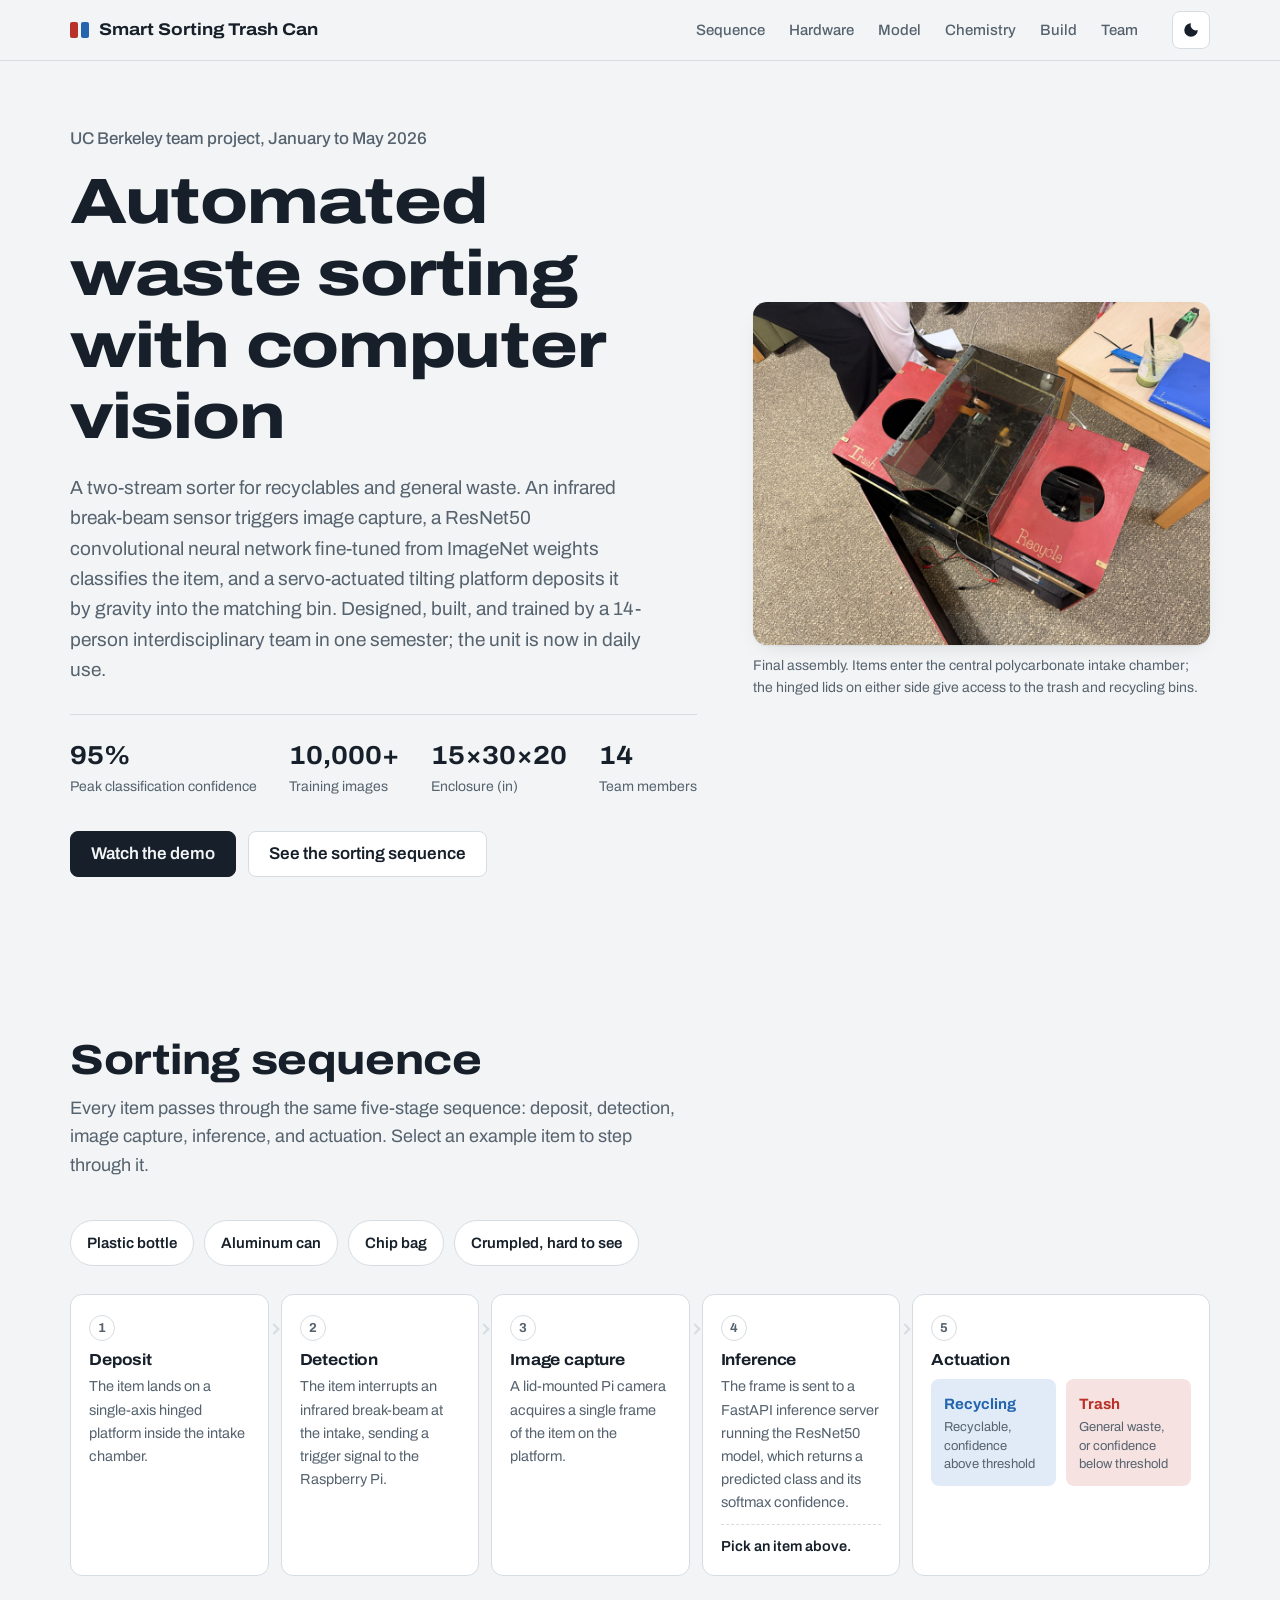
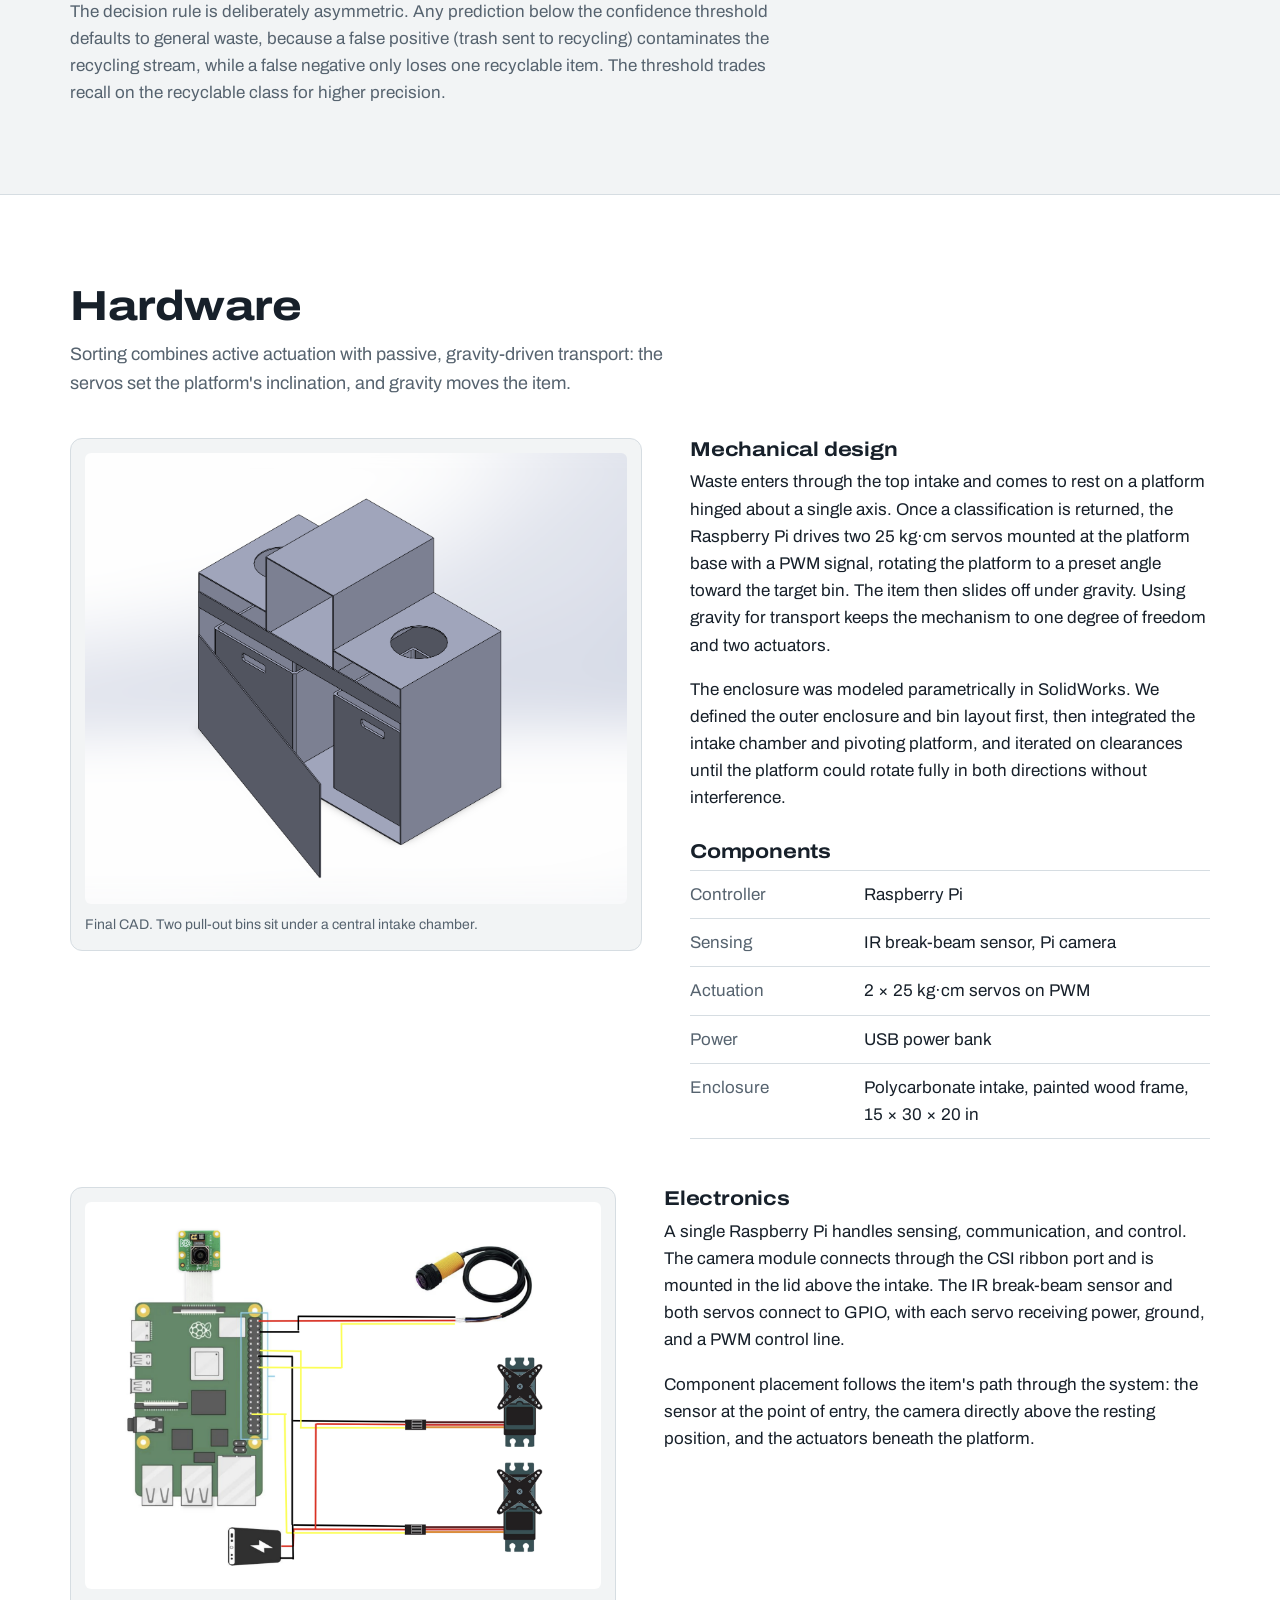
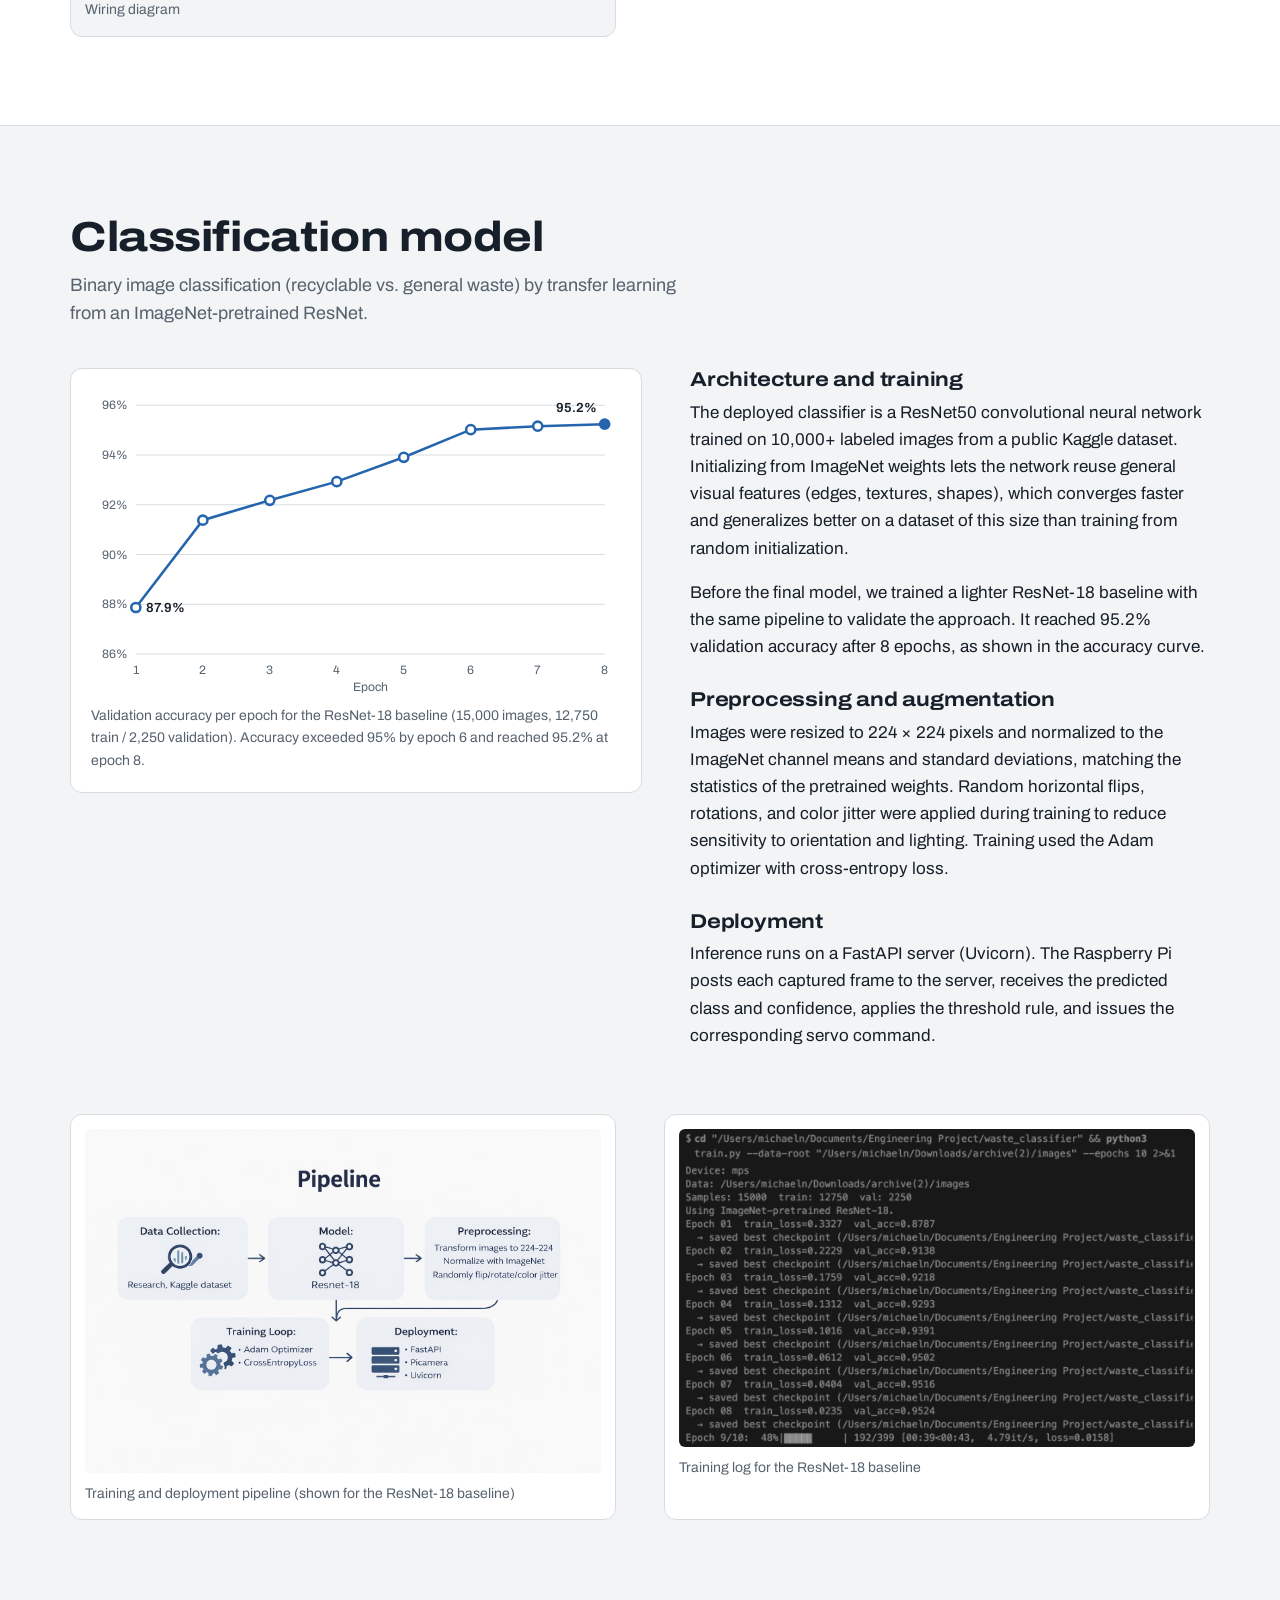
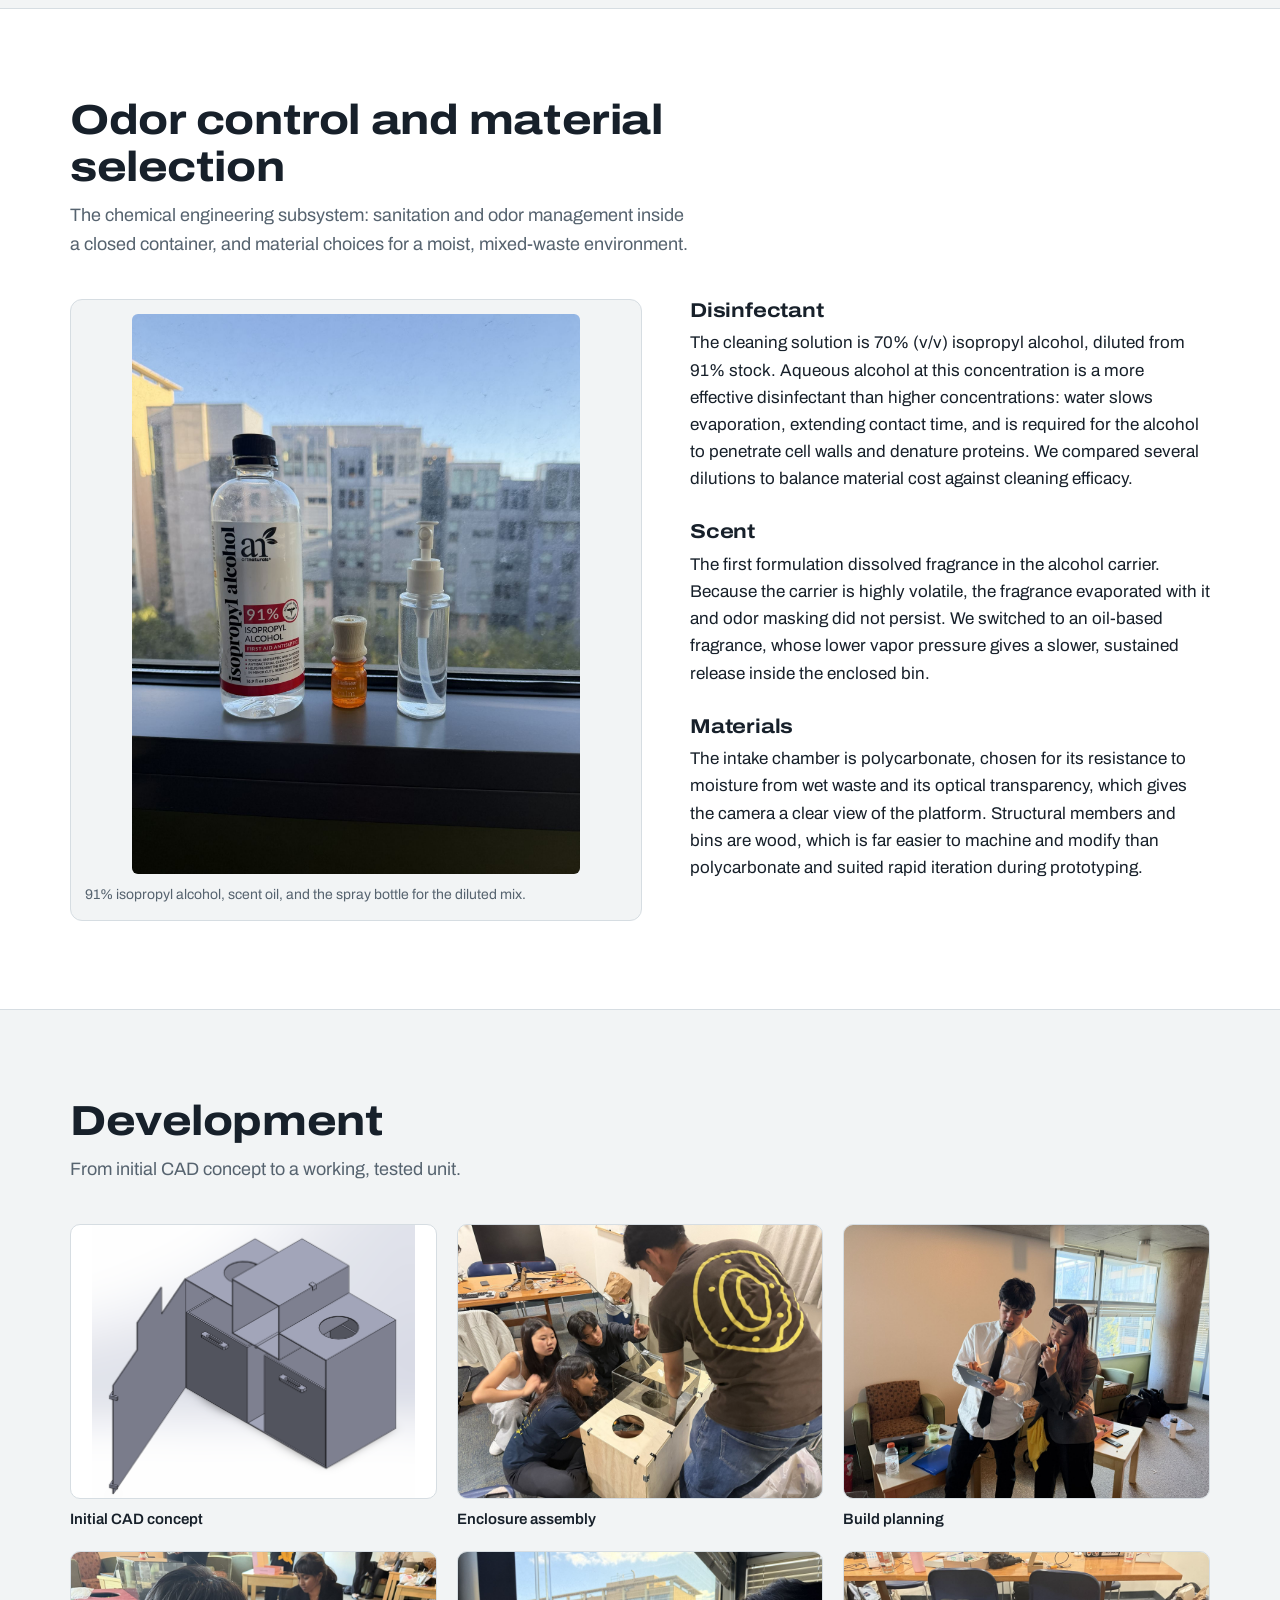
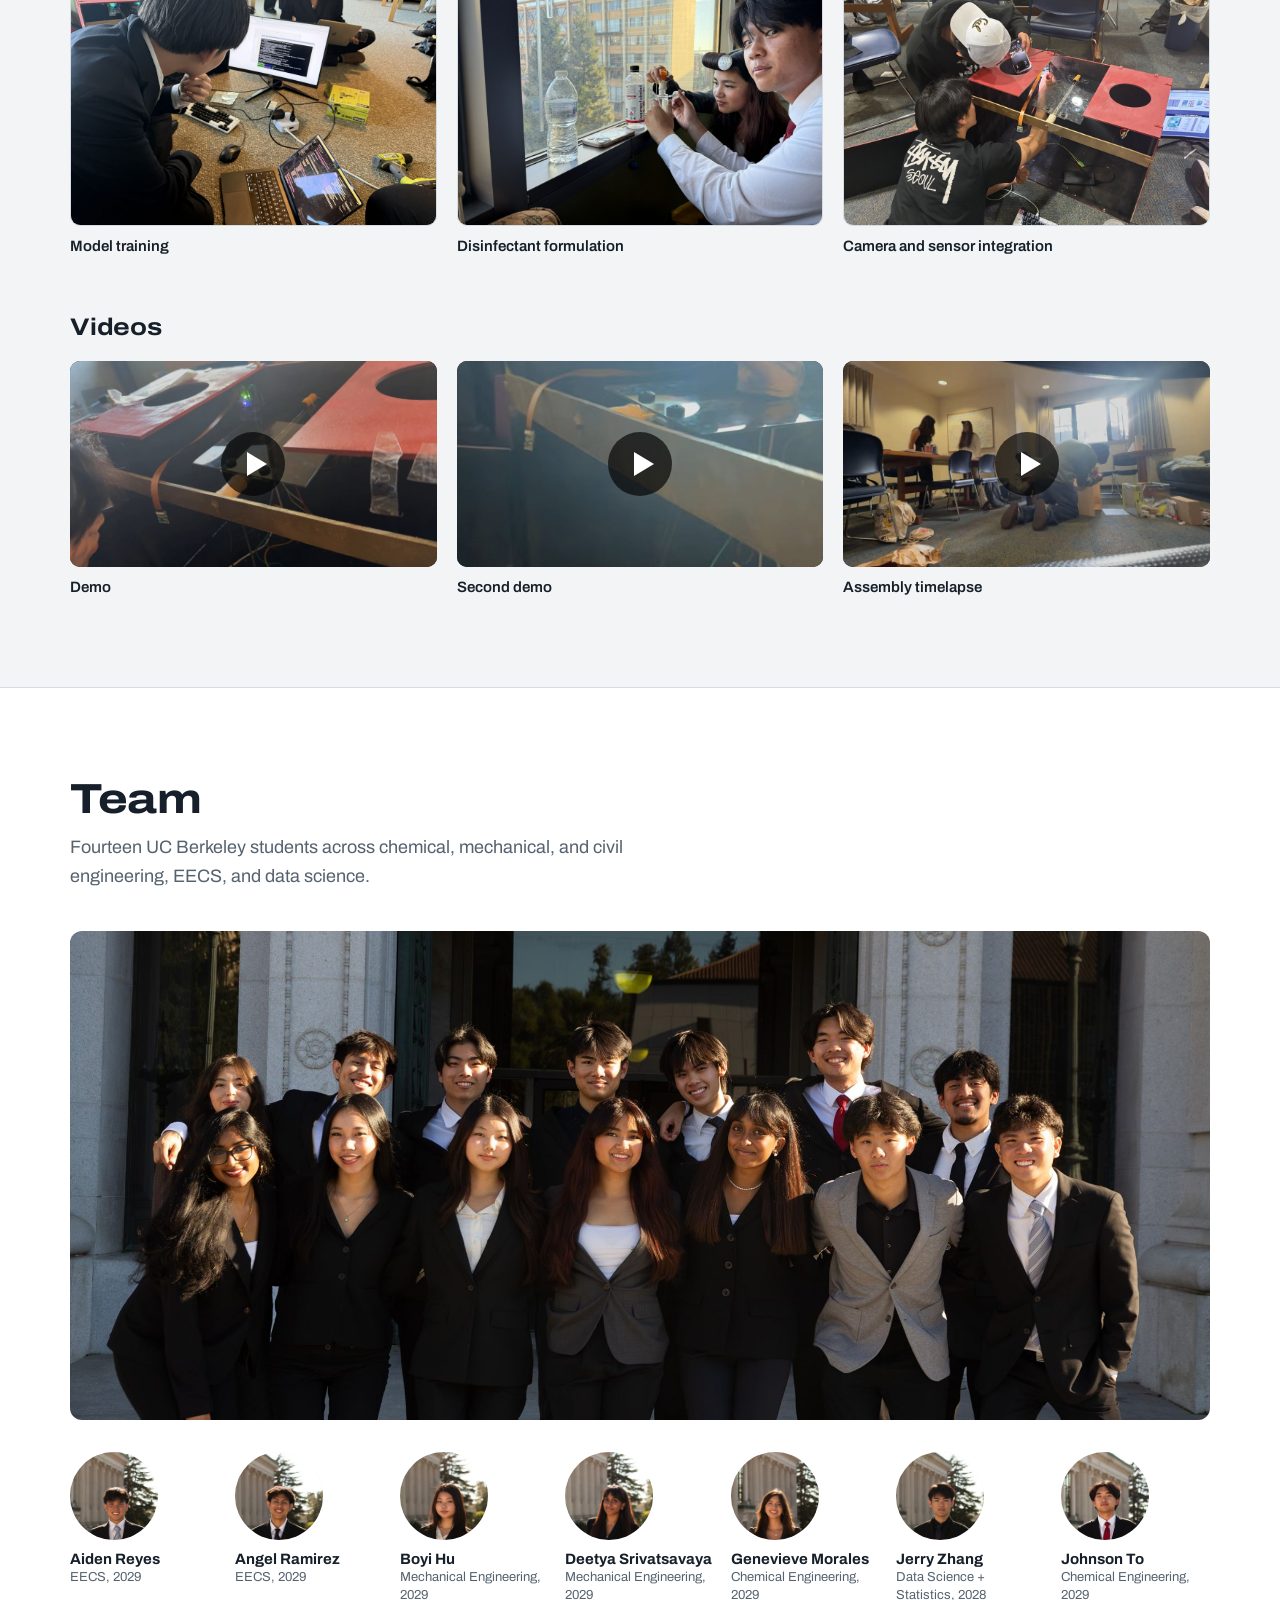
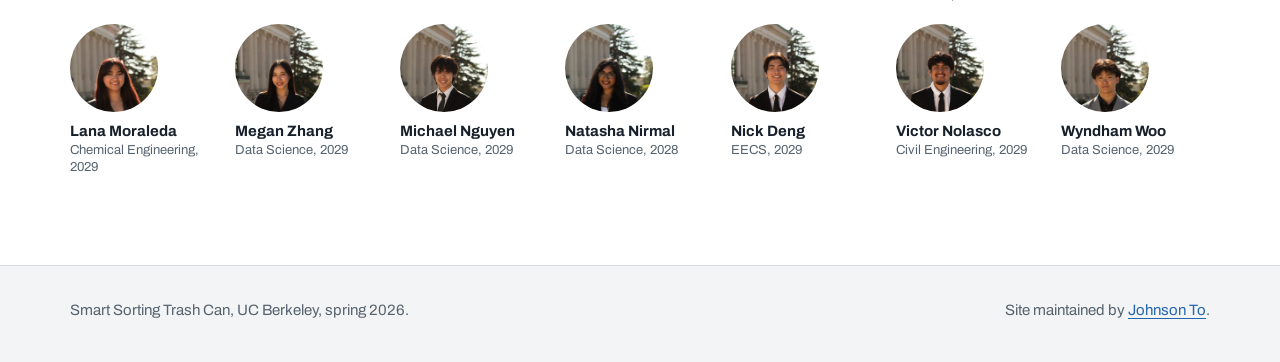
==== commit 11233f5f: "Use technical wording throughout; ResNet50 as the deployed model Co-Authored-By: Claude Opus 5.5 <no" ====
--- a/index.html
+++ b/index.html
@@ -4,9 +4,9 @@
   <meta charset="utf-8">
   <meta name="viewport" content="width=device-width, initial-scale=1">
   <title>Smart Sorting Trash Can | UC Berkeley team project</title>
-  <meta name="description" content="A trash can that sorts its own waste. A camera and a ResNet-18 image classifier decide trash or recycling, and a servo-driven platform tips the item into the right bin. 14-person UC Berkeley team project, spring 2026.">
+  <meta name="description" content="A trash can that sorts its own waste. A camera and a ResNet50 image classifier decide trash or recycling, and a servo-driven platform tips the item into the right bin. 14-person UC Berkeley team project, spring 2026.">
   <meta property="og:title" content="Smart Sorting Trash Can">
-  <meta property="og:description" content="Camera + ResNet-18 classifier + servo-driven platform. 95.2% validation accuracy on 15,000 images. UC Berkeley team project, spring 2026.">
+  <meta property="og:description" content="IR-triggered image capture, a ResNet50 classifier trained on 10,000+ images, and a servo-actuated tilting platform. UC Berkeley team project, spring 2026.">
   <meta property="og:image" content="https://johnsonto07.github.io/smart-trash-can-project/images/bin-top.jpg">
   <meta name="twitter:card" content="summary_large_image">
   <link rel="icon" href="data:image/svg+xml,%3Csvg xmlns='http://www.w3.org/2000/svg' viewBox='0 0 64 64'%3E%3Crect x='6' y='14' width='24' height='40' rx='4' fill='%23b8322a'/%3E%3Crect x='34' y='14' width='24' height='40' rx='4' fill='%232565ae'/%3E%3C/svg%3E">
@@ -20,7 +20,7 @@
     <div class="wrap top-row">
       <a class="brand" href="#main" aria-label="Smart Sorting Trash Can, back to top"><span class="brand-mark" aria-hidden="true"><i></i><i></i></span>Smart Sorting Trash Can</a>
       <nav class="nav" aria-label="Sections">
-        <a href="#how">How it sorts</a>
+        <a href="#how">Sequence</a>
         <a href="#hardware">Hardware</a>
         <a href="#model">Model</a>
         <a href="#chemistry">Chemistry</a>
@@ -36,22 +36,22 @@
       <div class="wrap hero-grid">
         <div class="hero-copy">
           <p class="kicker">UC Berkeley team project, January to May 2026</p>
-          <h1>A trash can that sorts its own waste</h1>
-          <p class="lede">Drop an item in. A camera photographs it, a ResNet-18 image classifier calls it trash or recycling, and two servos tip the platform so the item rolls into the right bin. Fourteen students from five majors designed, built, and trained it in one semester.</p>
+          <h1>Automated waste sorting with computer vision</h1>
+          <p class="lede">A two-stream sorter for recyclables and general waste. An infrared break-beam sensor triggers image capture, a ResNet50 convolutional neural network fine-tuned from ImageNet weights classifies the item, and a servo-actuated tilting platform deposits it by gravity into the matching bin. Designed, built, and trained by a 14-person interdisciplinary team in one semester; the unit is now in daily use.</p>
           <dl class="stats">
-            <div><dt>Validation accuracy</dt><dd>95.2%</dd></div>
-            <div><dt>Training images</dt><dd>15,000</dd></div>
+            <div><dt>Peak classification confidence</dt><dd>95%</dd></div>
+            <div><dt>Training images</dt><dd>10,000+</dd></div>
             <div><dt>Enclosure (in)</dt><dd>15×30×20</dd></div>
-            <div><dt>Students</dt><dd>14</dd></div>
+            <div><dt>Team members</dt><dd>14</dd></div>
           </dl>
           <div class="hero-actions">
             <a class="btn btn-solid" href="#videos">Watch the demo</a>
-            <a class="btn" href="#how">See how it sorts</a>
+            <a class="btn" href="#how">See the sorting sequence</a>
           </div>
         </div>
         <figure class="hero-photo">
           <img src="images/bin-top.jpg" width="2000" height="1500" alt="The finished sorter from above: a clear polycarbonate intake chamber between two red lids labeled Trash and Recycle, on a black-painted wood base." fetchpriority="high">
-          <figcaption>The finished unit. Items go into the clear chamber in the middle; the lids on either side open to empty the bins.</figcaption>
+          <figcaption>Final assembly. Items enter the central polycarbonate intake chamber; the hinged lids on either side give access to the trash and recycling bins.</figcaption>
         </figure>
       </div>
     </section>
@@ -59,8 +59,8 @@
     <section class="section" id="how" aria-labelledby="how-h">
       <div class="wrap">
         <div class="section-head">
-          <h2 id="how-h">How it sorts</h2>
-          <p>Each item takes about the same path. Pick one to send through the system.</p>
+          <h2 id="how-h">Sorting sequence</h2>
+          <p>Every item passes through the same five-stage sequence: deposit, detection, image capture, inference, and actuation. Select an example item to step through it.</p>
         </div>
 
         <div class="sim" data-sim>
@@ -72,19 +72,19 @@
           </div>
 
           <ol class="flow">
-            <li data-step="drop"><span class="flow-n">1</span><h3>Item dropped in</h3><p>The item lands on a hinged platform inside the clear intake chamber.</p></li>
-            <li data-step="ir"><span class="flow-n">2</span><h3>IR beam breaks</h3><p>An infrared break-beam sensor at the intake tells the Raspberry Pi something arrived.</p></li>
-            <li data-step="cam"><span class="flow-n">3</span><h3>Camera takes a photo</h3><p>A Pi camera mounted in the lid captures one image of the item.</p></li>
-            <li data-step="model"><span class="flow-n">4</span><h3>Model classifies it</h3><p>The image goes to a FastAPI server running the ResNet-18 model, which returns a class and a confidence score.</p><p class="readout" data-readout aria-live="polite">Pick an item above.</p></li>
+            <li data-step="drop"><span class="flow-n">1</span><h3>Deposit</h3><p>The item lands on a single-axis hinged platform inside the intake chamber.</p></li>
+            <li data-step="ir"><span class="flow-n">2</span><h3>Detection</h3><p>The item interrupts an infrared break-beam at the intake, sending a trigger signal to the Raspberry Pi.</p></li>
+            <li data-step="cam"><span class="flow-n">3</span><h3>Image capture</h3><p>A lid-mounted Pi camera acquires a single frame of the item on the platform.</p></li>
+            <li data-step="model"><span class="flow-n">4</span><h3>Inference</h3><p>The frame is sent to a FastAPI inference server running the ResNet50 model, which returns a predicted class and its softmax confidence.</p><p class="readout" data-readout aria-live="polite">Pick an item above.</p></li>
             <li data-step="tilt" class="flow-split">
-              <span class="flow-n">5</span><h3>Platform tilts</h3>
+              <span class="flow-n">5</span><h3>Actuation</h3>
               <div class="bins">
-                <div class="bin bin-recycle" data-bin="recycle"><b>Recycling</b><span>Confident it's recyclable</span></div>
-                <div class="bin bin-trash" data-bin="trash"><b>Trash</b><span>Trash, or confidence below the threshold</span></div>
+                <div class="bin bin-recycle" data-bin="recycle"><b>Recycling</b><span>Recyclable, confidence above threshold</span></div>
+                <div class="bin bin-trash" data-bin="trash"><b>Trash</b><span>General waste, or confidence below threshold</span></div>
               </div>
             </li>
           </ol>
-          <p class="sim-note">Low-confidence calls go to trash on purpose. One wrong item in a recycling bin can contaminate the batch, so the system only sends items to recycling when it is sure.</p>
+          <p class="sim-note">The decision rule is deliberately asymmetric. Any prediction below the confidence threshold defaults to general waste, because a false positive (trash sent to recycling) contaminates the recycling stream, while a false negative only loses one recyclable item. The threshold trades recall on the recyclable class for higher precision.</p>
         </div>
       </div>
     </section>
@@ -93,16 +93,16 @@
       <div class="wrap">
         <div class="section-head">
           <h2 id="hw-h">Hardware</h2>
-          <p>Gravity does the moving. The servos only set the platform's angle.</p>
+          <p>Sorting combines active actuation with passive, gravity-driven transport: the servos set the platform's inclination, and gravity moves the item.</p>
         </div>
 
         <div class="split">
           <figure class="panel"><img src="images/cad-iso.png" width="1508" height="1255" alt="SolidWorks model of the enclosure: two bin compartments with pull-out drawers and a raised intake box in the middle." loading="lazy"><figcaption>Final CAD. Two pull-out bins sit under a central intake chamber.</figcaption></figure>
           <div class="prose">
-            <h3>Mechanism</h3>
-            <p>Waste falls through the top intake onto a platform hinged along one axis. After the model decides, the Raspberry Pi sends a PWM signal to two 25 kg·cm servos mounted at the base of the platform. They rotate it to a set angle toward one side, and the item rolls off into that bin.</p>
-            <p>We modeled the enclosure first, then fit the intake chamber and pivoting platform inside it, and adjusted clearances in CAD until the platform could swing both ways without hitting the walls.</p>
-            <h3>Parts</h3>
+            <h3>Mechanical design</h3>
+            <p>Waste enters through the top intake and comes to rest on a platform hinged about a single axis. Once a classification is returned, the Raspberry Pi drives two 25 kg·cm servos mounted at the platform base with a PWM signal, rotating the platform to a preset angle toward the target bin. The item then slides off under gravity. Using gravity for transport keeps the mechanism to one degree of freedom and two actuators.</p>
+            <p>The enclosure was modeled parametrically in SolidWorks. We defined the outer enclosure and bin layout first, then integrated the intake chamber and pivoting platform, and iterated on clearances until the platform could rotate fully in both directions without interference.</p>
+            <h3>Components</h3>
             <ul class="specs">
               <li><span>Controller</span>Raspberry Pi</li>
               <li><span>Sensing</span>IR break-beam sensor, Pi camera</li>
@@ -117,38 +117,39 @@
           <figure class="panel"><img src="images/ee-diagram.png" width="1600" height="1200" alt="Wiring diagram: Raspberry Pi connected to a camera module, an IR sensor, two servo motors, and a battery pack." loading="lazy"><figcaption>Wiring diagram</figcaption></figure>
           <div class="prose">
             <h3>Electronics</h3>
-            <p>Everything runs from one Raspberry Pi. The camera connects through the Pi's ribbon port and sits in the lid above the intake. The IR break-beam sensor and both servos connect to GPIO pins, and each servo gets power, ground, and a PWM signal line.</p>
-            <p>The parts are placed along the path an item takes: the sensor where it enters, the camera directly above where it lands, and the servos under the platform it lands on.</p>
-          </div>
-        </div>
-      </div>
+            <p>A single Raspberry Pi handles sensing, communication, and control. The camera module connects through the CSI ribbon port and is mounted in the lid above the intake. The IR break-beam sensor and both servos connect to GPIO, with each servo receiving power, ground, and a PWM control line.</p>
+            <p>Component placement follows the item's path through the system: the sensor at the point of entry, the camera directly above the resting position, and the actuators beneath the platform.</p>
+          </div>
+        </div>
       </div>
     </section>
 
     <section class="section" id="model" aria-labelledby="model-h">
       <div class="wrap">
         <div class="section-head">
-          <h2 id="model-h">The model</h2>
-          <p>A pretrained ResNet-18, fine-tuned for two classes.</p>
+          <h2 id="model-h">Classification model</h2>
+          <p>Binary image classification (recyclable vs. general waste) by transfer learning from an ImageNet-pretrained ResNet.</p>
         </div>
 
         <div class="split">
           <figure class="panel chart-panel">
-            <div class="chart" data-acc-chart role="img" aria-label="Validation accuracy by training epoch: 87.9% after epoch 1, rising to 95.2% after epoch 8."></div>
-            <figcaption>Validation accuracy after each epoch, from the training log. It passed 95% at epoch 6 and reached 95.2% at epoch 8.</figcaption>
+            <div class="chart" data-acc-chart role="img" aria-label="ResNet-18 baseline validation accuracy by training epoch: 87.9% after epoch 1, rising to 95.2% after epoch 8."></div>
+            <figcaption>Validation accuracy per epoch for the ResNet-18 baseline (15,000 images, 12,750 train / 2,250 validation). Accuracy exceeded 95% by epoch 6 and reached 95.2% at epoch 8.</figcaption>
           </figure>
           <div class="prose">
-            <h3>Training</h3>
-            <p>We started from ResNet-18 with ImageNet weights, which learns faster from a limited dataset than training from scratch. The 15,000 images came from a public Kaggle dataset, split 12,750 for training and 2,250 for validation.</p>
-            <p>Every image was resized to 224 × 224 and normalized with the ImageNet mean and standard deviation. Random flips, rotations, and color jitter were added during training so the model would handle items at any angle and in different lighting. We trained with the Adam optimizer and cross-entropy loss for 10 epochs.</p>
-            <h3>Running it on the bin</h3>
-            <p>The Pi sends each photo to a FastAPI server (served with Uvicorn) that runs the model and returns the class and confidence. The Pi reads the result and drives the servos.</p>
+            <h3>Architecture and training</h3>
+            <p>The deployed classifier is a ResNet50 convolutional neural network trained on 10,000+ labeled images from a public Kaggle dataset. Initializing from ImageNet weights lets the network reuse general visual features (edges, textures, shapes), which converges faster and generalizes better on a dataset of this size than training from random initialization.</p>
+            <p>Before the final model, we trained a lighter ResNet-18 baseline with the same pipeline to validate the approach. It reached 95.2% validation accuracy after 8 epochs, as shown in the accuracy curve.</p>
+            <h3>Preprocessing and augmentation</h3>
+            <p>Images were resized to 224 × 224 pixels and normalized to the ImageNet channel means and standard deviations, matching the statistics of the pretrained weights. Random horizontal flips, rotations, and color jitter were applied during training to reduce sensitivity to orientation and lighting. Training used the Adam optimizer with cross-entropy loss.</p>
+            <h3>Deployment</h3>
+            <p>Inference runs on a FastAPI server (Uvicorn). The Raspberry Pi posts each captured frame to the server, receives the predicted class and confidence, applies the threshold rule, and issues the corresponding servo command.</p>
           </div>
         </div>
 
         <div class="split split-even">
-          <figure class="panel"><img src="images/ml-pipeline.png" width="1536" height="1024" alt="Pipeline diagram: data collection from a Kaggle dataset, ResNet-18 model, preprocessing to 224 by 224 with ImageNet normalization and random flips, training loop with Adam and cross-entropy loss, deployment with FastAPI, Picamera, and Uvicorn." loading="lazy"><figcaption>Training and deployment pipeline</figcaption></figure>
-          <figure class="panel panel-dark"><img src="images/training-log.png" width="1199" height="739" alt="Terminal output from train.py showing 15,000 samples, ImageNet-pretrained ResNet-18, and validation accuracy for epochs 1 through 8." loading="lazy"><figcaption>Raw training log</figcaption></figure>
+          <figure class="panel"><img src="images/ml-pipeline.png" width="1536" height="1024" alt="Pipeline diagram: data collection from a Kaggle dataset, ResNet-18 model, preprocessing to 224 by 224 with ImageNet normalization and random flips, training loop with Adam and cross-entropy loss, deployment with FastAPI, Picamera, and Uvicorn." loading="lazy"><figcaption>Training and deployment pipeline (shown for the ResNet-18 baseline)</figcaption></figure>
+          <figure class="panel panel-dark"><img src="images/training-log.png" width="1199" height="739" alt="Terminal output from train.py showing 15,000 samples, ImageNet-pretrained ResNet-18, and validation accuracy for epochs 1 through 8." loading="lazy"><figcaption>Training log for the ResNet-18 baseline</figcaption></figure>
         </div>
       </div>
     </section>
@@ -156,19 +157,19 @@
     <section class="section section-alt" id="chemistry" aria-labelledby="chem-h">
       <div class="wrap">
         <div class="section-head">
-          <h2 id="chem-h">Odor control and materials</h2>
-          <p>The chemical engineering side: keeping a closed bin clean, and picking what to build it from.</p>
+          <h2 id="chem-h">Odor control and material selection</h2>
+          <p>The chemical engineering subsystem: sanitation and odor management inside a closed container, and material choices for a moist, mixed-waste environment.</p>
         </div>
 
         <div class="split">
           <figure class="panel panel-portrait"><img src="images/disinfectant.jpg" width="1500" height="2000" alt="A bottle of 91% isopropyl alcohol, a small amber bottle of scented oil, and a clear spray bottle on a windowsill." loading="lazy"><figcaption>91% isopropyl alcohol, scent oil, and the spray bottle for the diluted mix.</figcaption></figure>
           <div class="prose">
             <h3>Disinfectant</h3>
-            <p>We diluted 91% isopropyl alcohol to 70%. At 70%, the water in the mix slows evaporation and helps the alcohol get into cells and denature their proteins, so it disinfects better than the stronger stock. We tested several dilutions to balance cost against cleaning performance.</p>
+            <p>The cleaning solution is 70% (v/v) isopropyl alcohol, diluted from 91% stock. Aqueous alcohol at this concentration is a more effective disinfectant than higher concentrations: water slows evaporation, extending contact time, and is required for the alcohol to penetrate cell walls and denature proteins. We compared several dilutions to balance material cost against cleaning efficacy.</p>
             <h3>Scent</h3>
-            <p>Our first try mixed fragrance into the alcohol. It evaporated with the alcohol within minutes and the smell didn't last. We switched to an oil-based scent, which stays in the enclosed bin much longer.</p>
+            <p>The first formulation dissolved fragrance in the alcohol carrier. Because the carrier is highly volatile, the fragrance evaporated with it and odor masking did not persist. We switched to an oil-based fragrance, whose lower vapor pressure gives a slower, sustained release inside the enclosed bin.</p>
             <h3>Materials</h3>
-            <p>The intake chamber is polycarbonate. It holds up to moisture from wet waste and lets the camera see in. The frame and bins are wood, which was much faster to cut and change while we were still prototyping.</p>
+            <p>The intake chamber is polycarbonate, chosen for its resistance to moisture from wet waste and its optical transparency, which gives the camera a clear view of the platform. Structural members and bins are wood, which is far easier to machine and modify than polycarbonate and suited rapid iteration during prototyping.</p>
           </div>
         </div>
       </div>
@@ -177,17 +178,17 @@
     <section class="section" id="build" aria-labelledby="build-h">
       <div class="wrap">
         <div class="section-head">
-          <h2 id="build-h">Building it</h2>
-          <p>From the first CAD mock-up to a working demo.</p>
+          <h2 id="build-h">Development</h2>
+          <p>From initial CAD concept to a working, tested unit.</p>
         </div>
 
         <ol class="log">
-          <li><figure><img src="images/cad-early.png" width="1304" height="1102" alt="Early CAD mock-up of the enclosure." loading="lazy"><figcaption>First CAD mock-up</figcaption></figure></li>
-          <li><figure><img src="images/build-enclosure.jpg" width="2000" height="1500" alt="Four team members assembling the unpainted plywood enclosure with the clear intake box on top." loading="lazy"><figcaption>Assembling the enclosure</figcaption></figure></li>
-          <li><figure><img src="images/build-planning.jpg" width="2000" height="1500" alt="Two team members reviewing plans on a tablet." loading="lazy"><figcaption>Working out the build plan</figcaption></figure></li>
-          <li><figure><img src="images/build-training.jpg" width="2000" height="1500" alt="Team member at a laptop and monitor running the training script." loading="lazy"><figcaption>Training the model</figcaption></figure></li>
-          <li><figure><img src="images/build-disinfectant.jpg" width="2000" height="1500" alt="Two team members measuring isopropyl alcohol into a spray bottle by a window." loading="lazy"><figcaption>Mixing the disinfectant</figcaption></figure></li>
-          <li><figure><img src="images/build-wiring.jpg" width="2000" height="1500" alt="Two team members wiring the camera and electronics into the painted lid." loading="lazy"><figcaption>Wiring the camera and sensors</figcaption></figure></li>
+          <li><figure><img src="images/cad-early.png" width="1304" height="1102" alt="Early CAD mock-up of the enclosure." loading="lazy"><figcaption>Initial CAD concept</figcaption></figure></li>
+          <li><figure><img src="images/build-enclosure.jpg" width="2000" height="1500" alt="Four team members assembling the unpainted plywood enclosure with the clear intake box on top." loading="lazy"><figcaption>Enclosure assembly</figcaption></figure></li>
+          <li><figure><img src="images/build-planning.jpg" width="2000" height="1500" alt="Two team members reviewing plans on a tablet." loading="lazy"><figcaption>Build planning</figcaption></figure></li>
+          <li><figure><img src="images/build-training.jpg" width="2000" height="1500" alt="Team member at a laptop and monitor running the training script." loading="lazy"><figcaption>Model training</figcaption></figure></li>
+          <li><figure><img src="images/build-disinfectant.jpg" width="2000" height="1500" alt="Two team members measuring isopropyl alcohol into a spray bottle by a window." loading="lazy"><figcaption>Disinfectant formulation</figcaption></figure></li>
+          <li><figure><img src="images/build-wiring.jpg" width="2000" height="1500" alt="Two team members wiring the camera and electronics into the painted lid." loading="lazy"><figcaption>Camera and sensor integration</figcaption></figure></li>
         </ol>
 
         <h3 class="sub" id="videos">Videos</h3>
@@ -212,7 +213,7 @@
       <div class="wrap">
         <div class="section-head">
           <h2 id="team-h">Team</h2>
-          <p>Fourteen UC Berkeley students in chemical, mechanical, and civil engineering, EECS, and data science.</p>
+          <p>Fourteen UC Berkeley students across chemical, mechanical, and civil engineering, EECS, and data science.</p>
         </div>
         <figure class="team-photo"><img src="images/team.jpg" width="2000" height="1333" alt="The fourteen team members in business attire in front of a campus building." loading="lazy"></figure>
         <ul class="people">
